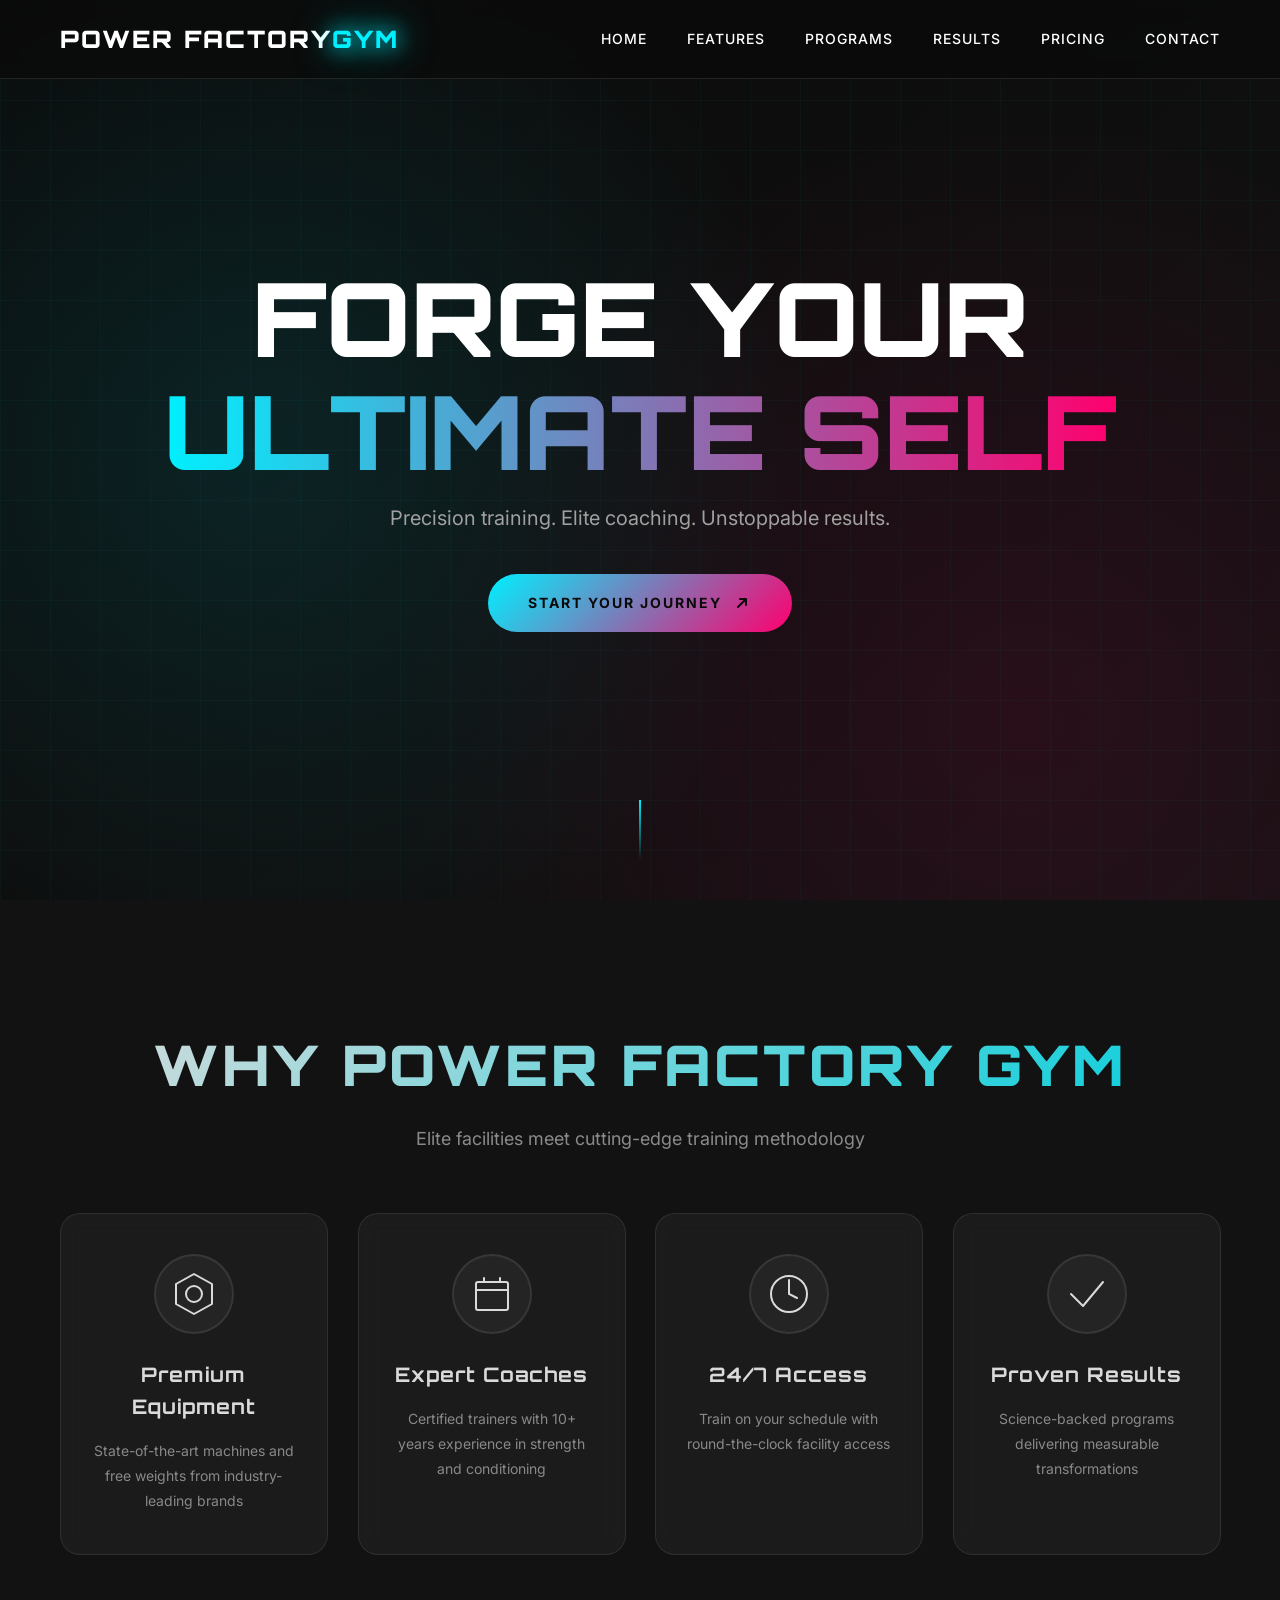
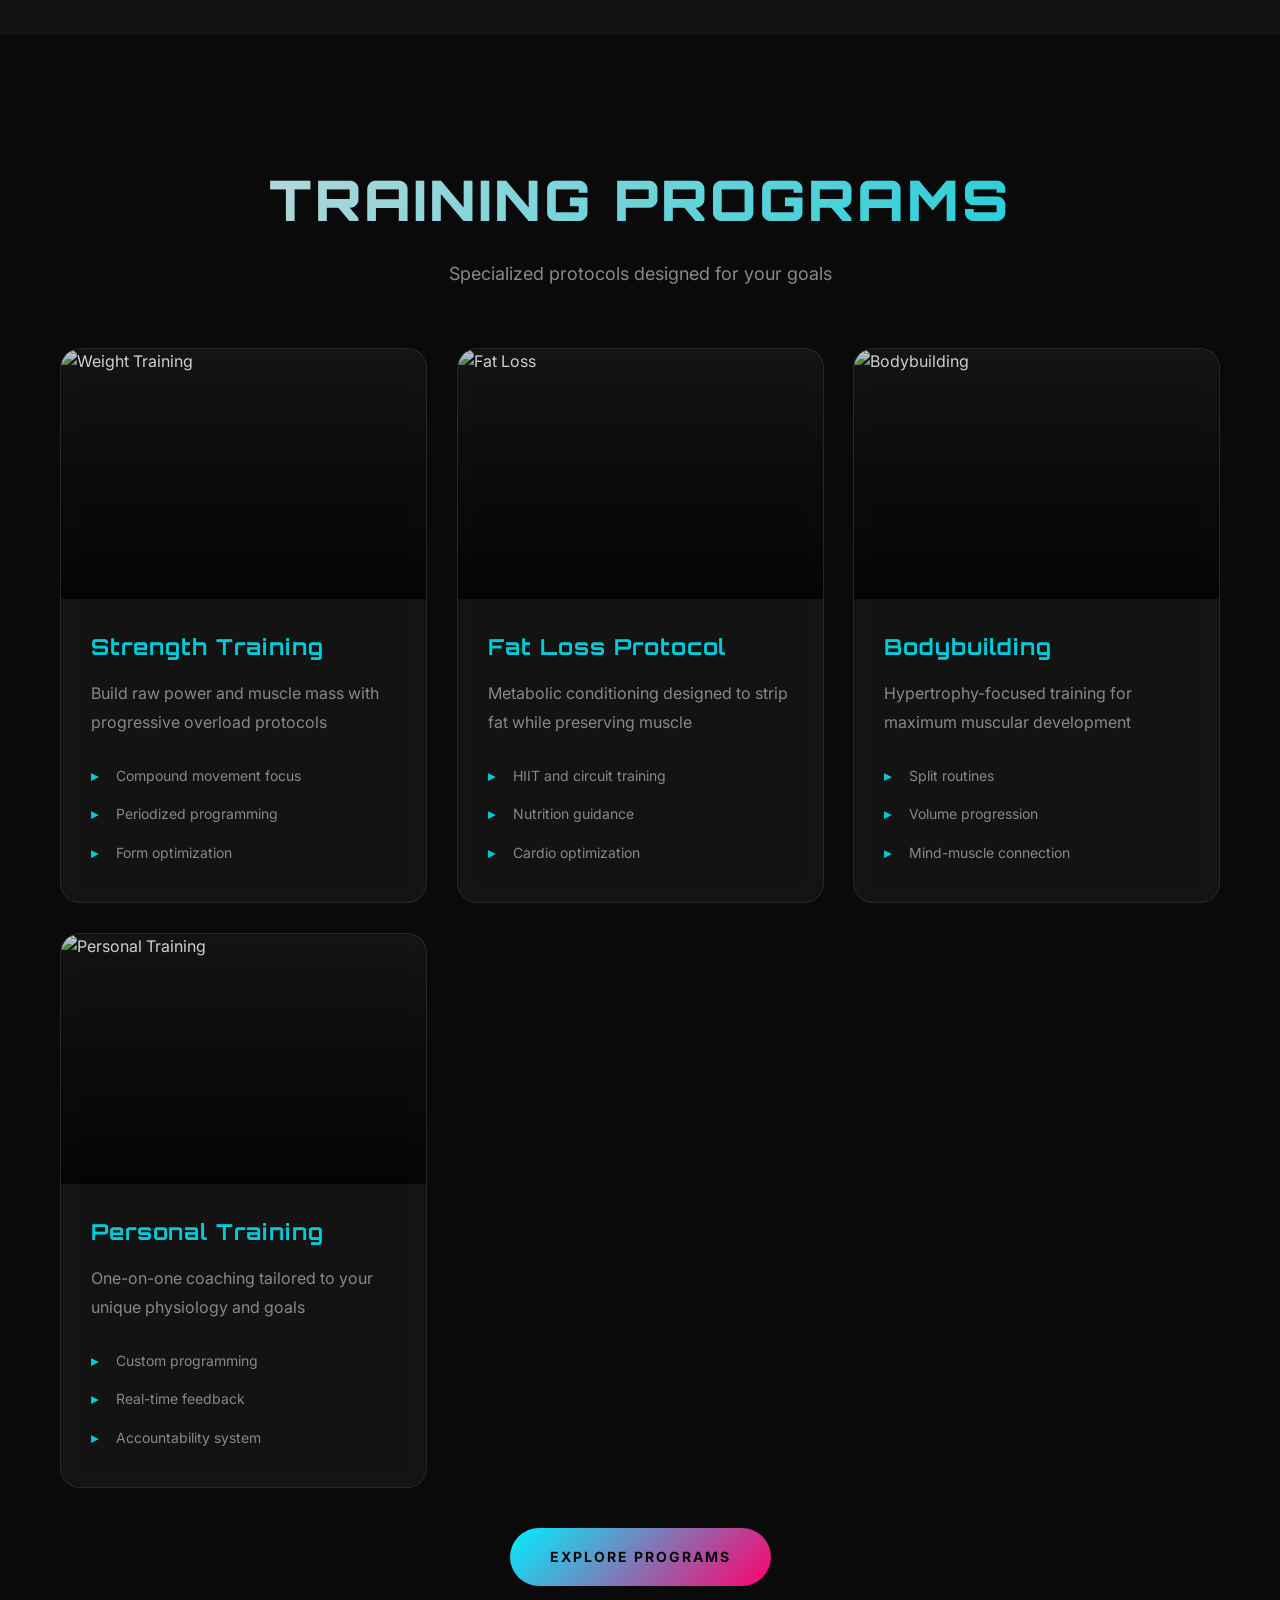
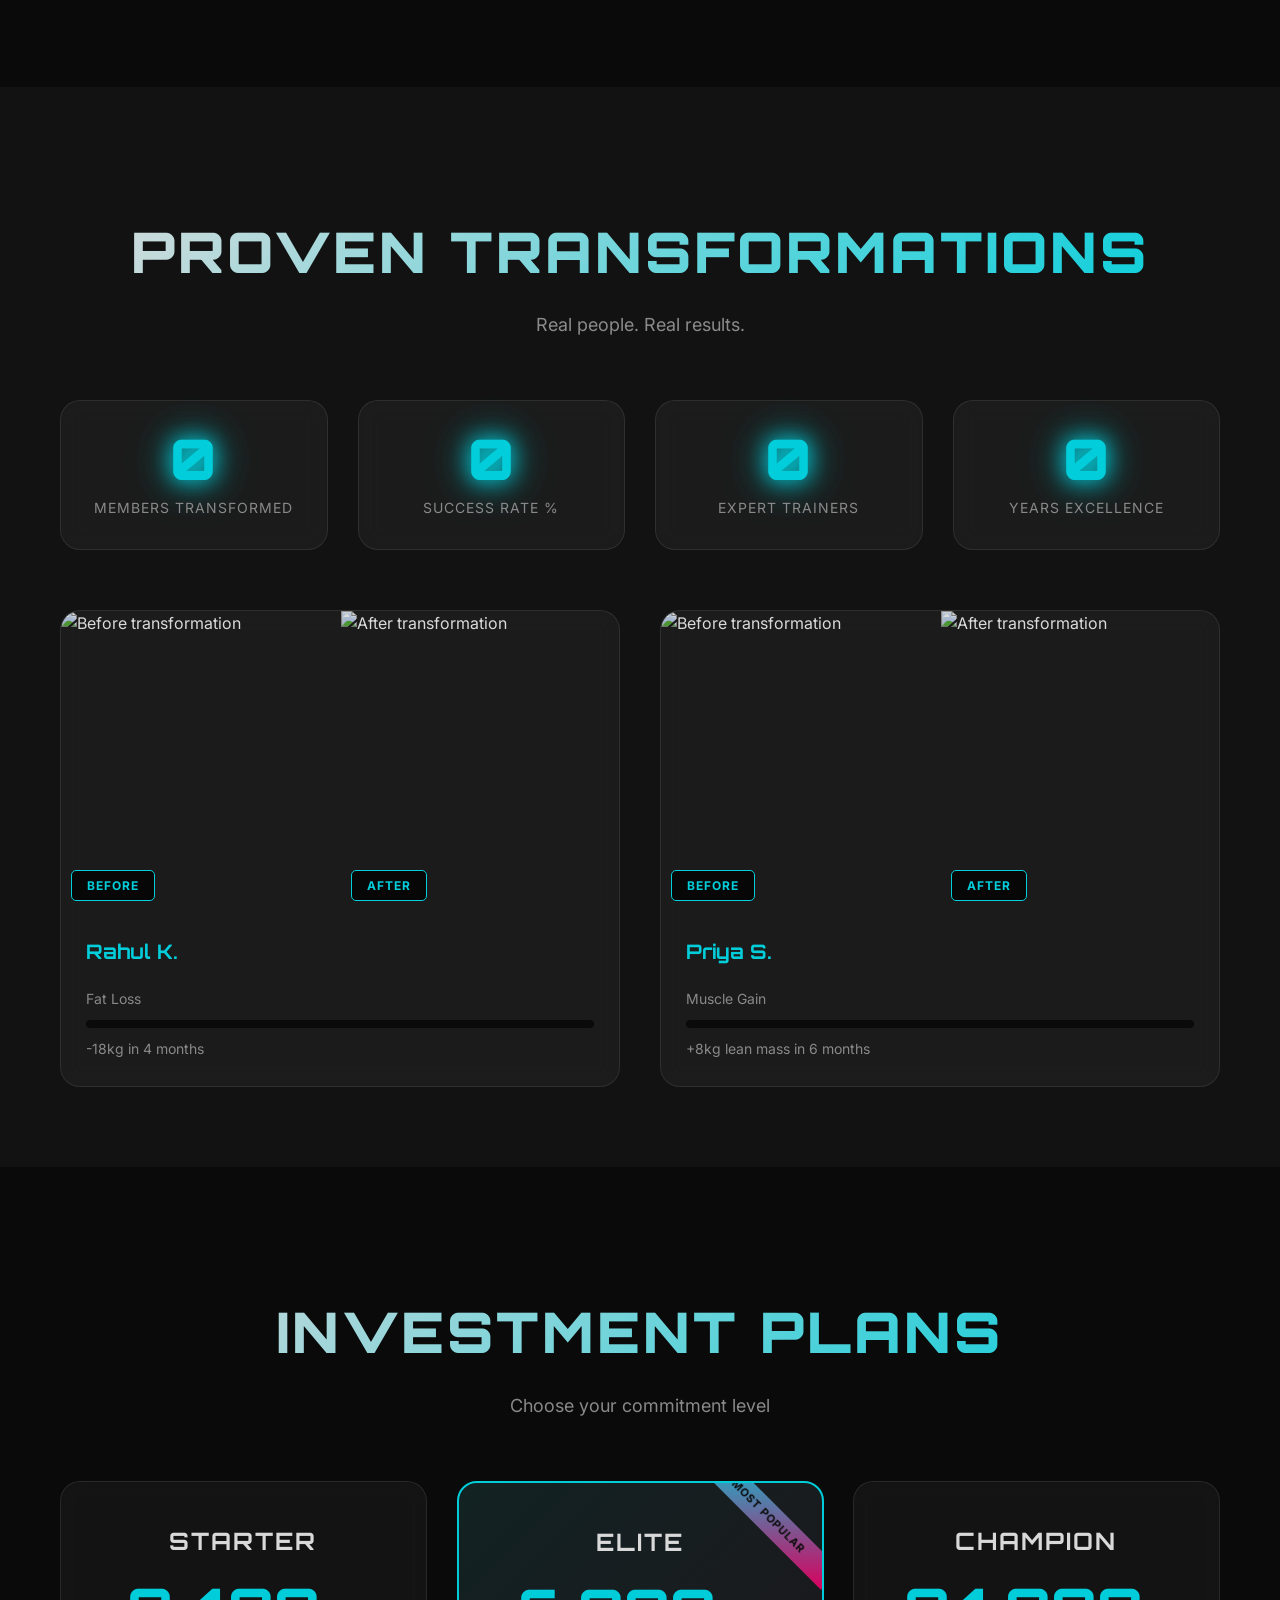
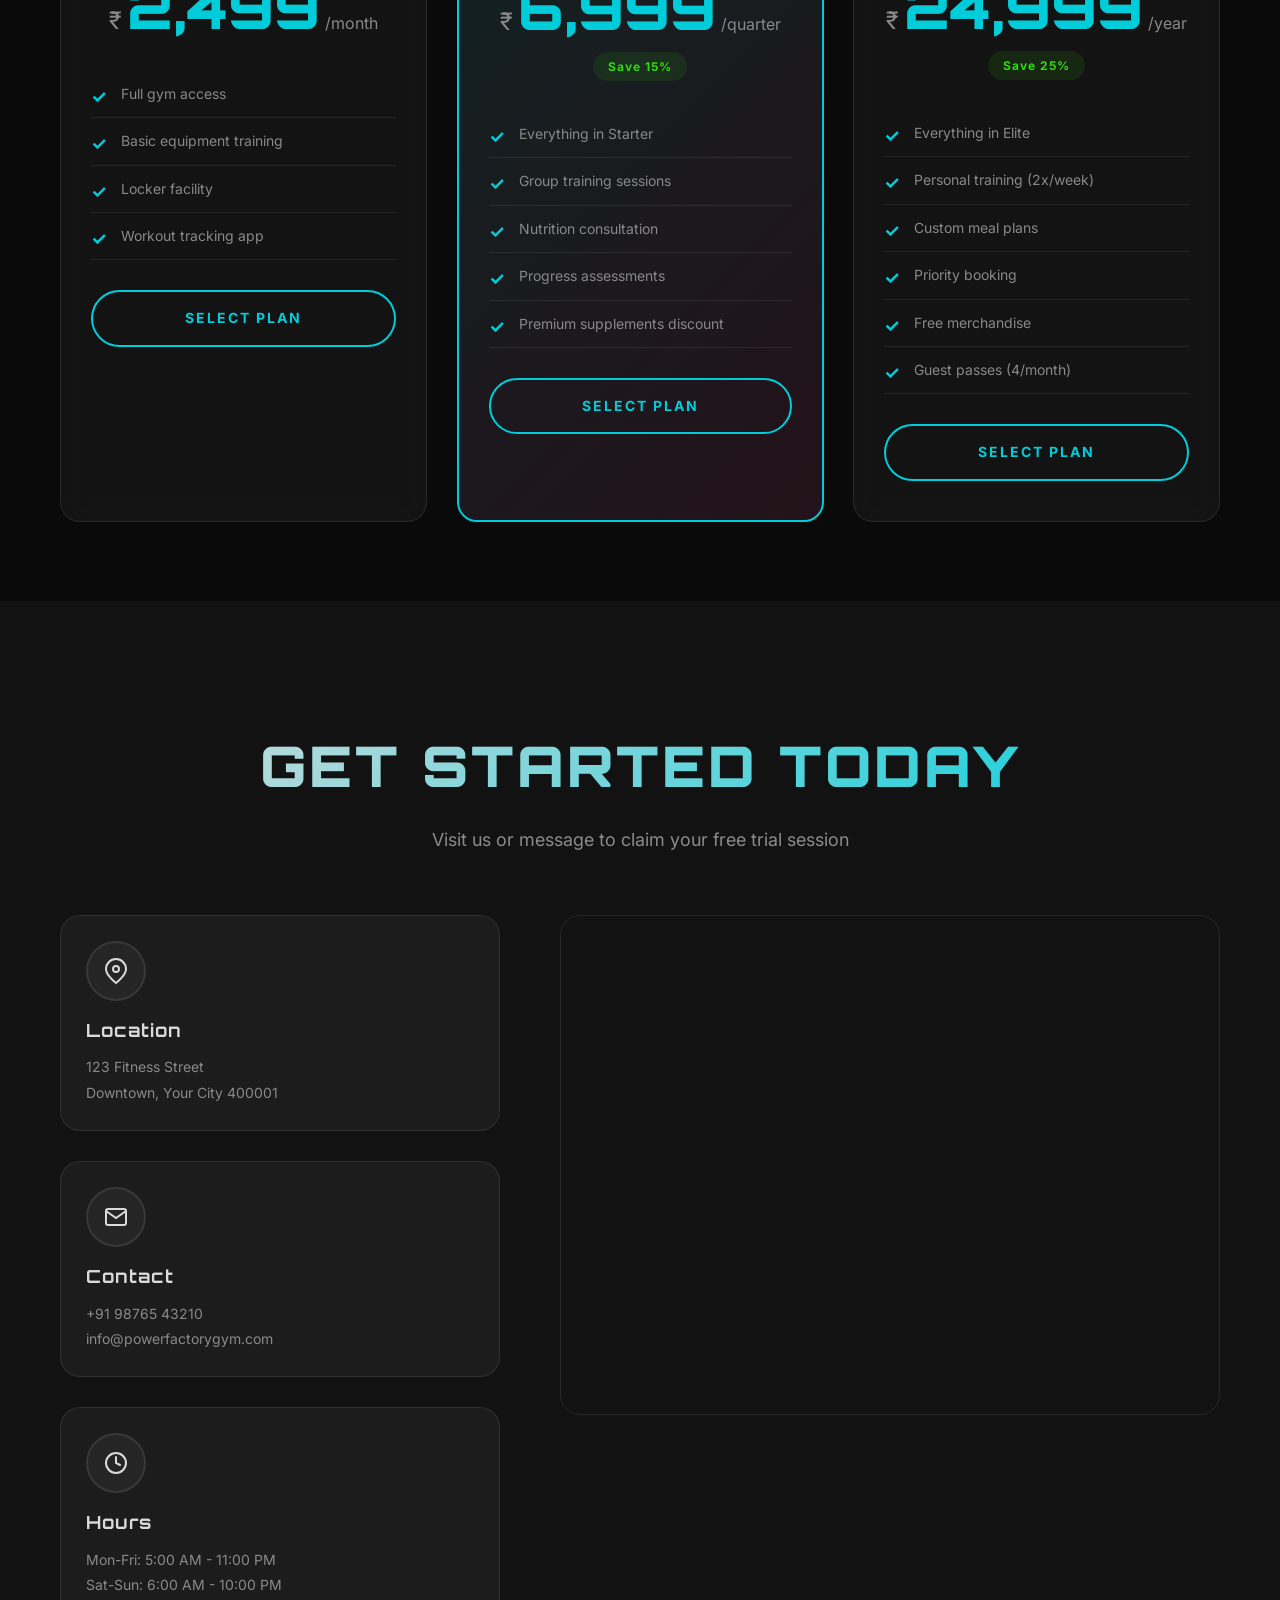
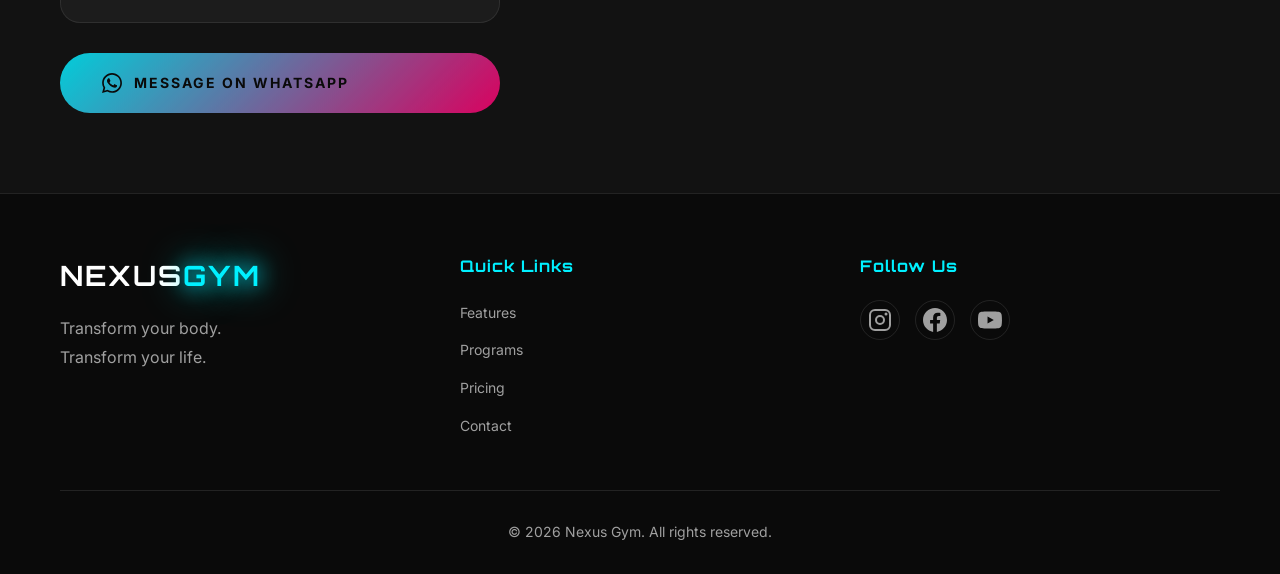
==== index.html @ 2d3dc03f "Fix index filename" ====
<!DOCTYPE html>
<html lang="en">
<head>
    <meta charset="UTF-8">
    <meta name="viewport" content="width=device-width, initial-scale=1.0">
    <meta name="description" content="Transform your body with cutting-edge training programs and expert coaching">
    <title>NEXUS GYM | Redefine Your Limits</title>
    <link rel="preconnect" href="https://fonts.googleapis.com">
    <link rel="preconnect" href="https://fonts.gstatic.com" crossorigin>
    <link href="https://fonts.googleapis.com/css2?family=Orbitron:wght@400;700;900&family=Inter:wght@300;400;600&display=swap" rel="stylesheet">
    <link rel="stylesheet" href="styles.css">
</head>
<body>
    <!-- Navigation -->
    <nav class="navbar" id="navbar">
        <div class="container">
            <div class="nav-brand">POWER FACTORY<span class="neon-accent">GYM</span></div>
            <ul class="nav-menu" id="navMenu">
                <li><a href="#home" class="nav-link">Home</a></li>
                <li><a href="#features" class="nav-link">Features</a></li>
                <li><a href="#programs" class="nav-link">Programs</a></li>
                <li><a href="#transformations" class="nav-link">Results</a></li>
                <li><a href="#pricing" class="nav-link">Pricing</a></li>
                <li><a href="#contact" class="nav-link">Contact</a></li>
            </ul>
            <div class="hamburger" id="hamburger">
                <span></span>
                <span></span>
                <span></span>
            </div>
        </div>
    </nav>

    <!-- Hero Section -->
    <section class="hero" id="home">
        <div class="hero-bg"></div>
        <div class="container">
            <div class="hero-content">
                <h1 class="hero-title">
                    <span class="title-line">FORGE YOUR</span>
                    <span class="title-line">ULTIMATE SELF</span>
                </h1>
                <p class="hero-subtitle">Precision training. Elite coaching. Unstoppable results.</p>
                <a href="https://wa.me/1234567890?text=I%20want%20to%20join%20Nexus%20Gym" class="cta-btn glow-pulse" target="_blank">
                    <span>START YOUR JOURNEY</span>
                    <svg width="20" height="20" viewBox="0 0 20 20" fill="none">
                        <path d="M14 6L6 14M14 6H8M14 6V12" stroke="currentColor" stroke-width="2" stroke-linecap="round"/>
                    </svg>
                </a>
            </div>
        </div>
        <div class="scroll-indicator">
            <div class="scroll-line"></div>
        </div>
    </section>

    <!-- Why Choose Us -->
    <section class="features" id="features">
        <div class="container">
            <h2 class="section-title reveal">WHY POWER FACTORY GYM</h2>
            <p class="section-subtitle reveal">Elite facilities meet cutting-edge training methodology</p>

            <div class="features-grid">
                <div class="feature-card reveal">
                    <div class="feature-icon">
                        <svg width="48" height="48" viewBox="0 0 48 48" fill="none">
                            <path d="M24 4L6 14V34L24 44L42 34V14L24 4Z" stroke="currentColor" stroke-width="2" stroke-linejoin="round"/>
                            <circle cx="24" cy="24" r="8" stroke="currentColor" stroke-width="2"/>
                        </svg>
                    </div>
                    <h3>Premium Equipment</h3>
                    <p>State-of-the-art machines and free weights from industry-leading brands</p>
                </div>

                <div class="feature-card reveal">
                    <div class="feature-icon">
                        <svg width="48" height="48" viewBox="0 0 48 48" fill="none">
                            <rect x="8" y="12" width="32" height="28" rx="2" stroke="currentColor" stroke-width="2"/>
                            <path d="M16 8V12M32 8V12M8 20H40" stroke="currentColor" stroke-width="2" stroke-linecap="round"/>
                        </svg>
                    </div>
                    <h3>Expert Coaches</h3>
                    <p>Certified trainers with 10+ years experience in strength and conditioning</p>
                </div>

                <div class="feature-card reveal">
                    <div class="feature-icon">
                        <svg width="48" height="48" viewBox="0 0 48 48" fill="none">
                            <circle cx="24" cy="24" r="18" stroke="currentColor" stroke-width="2"/>
                            <path d="M24 10V24L32 28" stroke="currentColor" stroke-width="2" stroke-linecap="round"/>
                        </svg>
                    </div>
                    <h3>24/7 Access</h3>
                    <p>Train on your schedule with round-the-clock facility access</p>
                </div>

                <div class="feature-card reveal">
                    <div class="feature-icon">
                        <svg width="48" height="48" viewBox="0 0 48 48" fill="none">
                            <path d="M8 24L20 36L40 12" stroke="currentColor" stroke-width="2" stroke-linecap="round" stroke-linejoin="round"/>
                        </svg>
                    </div>
                    <h3>Proven Results</h3>
                    <p>Science-backed programs delivering measurable transformations</p>
                </div>
            </div>
        </div>
    </section>

    <!-- Programs -->
    <section class="programs" id="programs">
        <div class="container">
            <h2 class="section-title reveal">TRAINING PROGRAMS</h2>
            <p class="section-subtitle reveal">Specialized protocols designed for your goals</p>

            <div class="programs-grid">
                <div class="program-card reveal">
                    <div class="program-image">
                        <div class="program-overlay"></div>
                        <img src="https://images.unsplash.com/photo-1534438327276-14e5300c3a48?w=600&h=400&fit=crop" alt="Weight Training">
                    </div>
                    <div class="program-content">
                        <h3>Strength Training</h3>
                        <p>Build raw power and muscle mass with progressive overload protocols</p>
                        <ul class="program-features">
                            <li>Compound movement focus</li>
                            <li>Periodized programming</li>
                            <li>Form optimization</li>
                        </ul>
                    </div>
                </div>

                <div class="program-card reveal">
                    <div class="program-image">
                        <div class="program-overlay"></div>
                        <img src="https://images.unsplash.com/photo-1517836357463-d25dfeac3438?w=600&h=400&fit=crop" alt="Fat Loss">
                    </div>
                    <div class="program-content">
                        <h3>Fat Loss Protocol</h3>
                        <p>Metabolic conditioning designed to strip fat while preserving muscle</p>
                        <ul class="program-features">
                            <li>HIIT and circuit training</li>
                            <li>Nutrition guidance</li>
                            <li>Cardio optimization</li>
                        </ul>
                    </div>
                </div>

                <div class="program-card reveal">
                    <div class="program-image">
                        <div class="program-overlay"></div>
                        <img src="https://images.unsplash.com/photo-1583454110551-21f2fa2afe61?w=600&h=400&fit=crop" alt="Bodybuilding">
                    </div>
                    <div class="program-content">
                        <h3>Bodybuilding</h3>
                        <p>Hypertrophy-focused training for maximum muscular development</p>
                        <ul class="program-features">
                            <li>Split routines</li>
                            <li>Volume progression</li>
                            <li>Mind-muscle connection</li>
                        </ul>
                    </div>
                </div>

                <div class="program-card reveal">
                    <div class="program-image">
                        <div class="program-overlay"></div>
                        <img src="https://images.unsplash.com/photo-1571019614242-c5c5dee9f50b?w=600&h=400&fit=crop" alt="Personal Training">
                    </div>
                    <div class="program-content">
                        <h3>Personal Training</h3>
                        <p>One-on-one coaching tailored to your unique physiology and goals</p>
                        <ul class="program-features">
                            <li>Custom programming</li>
                            <li>Real-time feedback</li>
                            <li>Accountability system</li>
                        </ul>
                    </div>
                </div>
            </div>

            <div class="cta-center">
                <a href="https://wa.me/1234567890?text=I%20want%20to%20know%20more%20about%20programs" class="cta-btn" target="_blank">
                    <span>EXPLORE PROGRAMS</span>
                </a>
            </div>
        </div>
    </section>

    <!-- Transformations -->
    <section class="transformations" id="transformations">
        <div class="container">
            <h2 class="section-title reveal">PROVEN TRANSFORMATIONS</h2>
            <p class="section-subtitle reveal">Real people. Real results.</p>

            <div class="stats-grid">
                <div class="stat-card reveal">
                    <div class="stat-number" data-target="2500">0</div>
                    <div class="stat-label">Members Transformed</div>
                </div>
                <div class="stat-card reveal">
                    <div class="stat-number" data-target="94">0</div>
                    <div class="stat-label">Success Rate %</div>
                </div>
                <div class="stat-card reveal">
                    <div class="stat-number" data-target="15">0</div>
                    <div class="stat-label">Expert Trainers</div>
                </div>
                <div class="stat-card reveal">
                    <div class="stat-number" data-target="8">0</div>
                    <div class="stat-label">Years Excellence</div>
                </div>
            </div>

            <div class="transformation-grid">
                <div class="transformation-card reveal">
                    <div class="transformation-images">
                        <div class="before-after">
                            <div class="transform-img">
                                <img src="https://images.unsplash.com/photo-1581009146145-b5ef050c2e1e?w=400&h=500&fit=crop" alt="Before transformation">
                                <span class="img-label">BEFORE</span>
                            </div>
                            <div class="transform-img">
                                <img src="https://images.unsplash.com/photo-1583454110551-21f2fa2afe61?w=400&h=500&fit=crop" alt="After transformation">
                                <span class="img-label">AFTER</span>
                            </div>
                        </div>
                    </div>
                    <div class="transformation-info">
                        <h4>Rahul K.</h4>
                        <div class="progress-stat">
                            <span>Fat Loss</span>
                            <div class="progress-bar">
                                <div class="progress-fill" data-progress="85"></div>
                            </div>
                            <span>-18kg in 4 months</span>
                        </div>
                    </div>
                </div>

                <div class="transformation-card reveal">
                    <div class="transformation-images">
                        <div class="before-after">
                            <div class="transform-img">
                                <img src="https://images.unsplash.com/photo-1571019613454-1cb2f99b2d8b?w=400&h=500&fit=crop" alt="Before transformation">
                                <span class="img-label">BEFORE</span>
                            </div>
                            <div class="transform-img">
                                <img src="https://images.unsplash.com/photo-1534438327276-14e5300c3a48?w=400&h=500&fit=crop" alt="After transformation">
                                <span class="img-label">AFTER</span>
                            </div>
                        </div>
                    </div>
                    <div class="transformation-info">
                        <h4>Priya S.</h4>
                        <div class="progress-stat">
                            <span>Muscle Gain</span>
                            <div class="progress-bar">
                                <div class="progress-fill" data-progress="92"></div>
                            </div>
                            <span>+8kg lean mass in 6 months</span>
                        </div>
                    </div>
                </div>
            </div>
        </div>
    </section>

    <!-- Pricing -->
    <section class="pricing" id="pricing">
        <div class="container">
            <h2 class="section-title reveal">INVESTMENT PLANS</h2>
            <p class="section-subtitle reveal">Choose your commitment level</p>

            <div class="pricing-grid">
                <div class="pricing-card reveal">
                    <div class="plan-header">
                        <h3>STARTER</h3>
                        <div class="plan-price">
                            <span class="currency">₹</span>
                            <span class="amount">2,499</span>
                            <span class="period">/month</span>
                        </div>
                    </div>
                    <ul class="plan-features">
                        <li>Full gym access</li>
                        <li>Basic equipment training</li>
                        <li>Locker facility</li>
                        <li>Workout tracking app</li>
                    </ul>
                    <a href="https://wa.me/1234567890?text=I%20want%20the%20Monthly%20plan" class="plan-btn" target="_blank">SELECT PLAN</a>
                </div>

                <div class="pricing-card featured reveal">
                    <div class="popular-badge">MOST POPULAR</div>
                    <div class="plan-header">
                        <h3>ELITE</h3>
                        <div class="plan-price">
                            <span class="currency">₹</span>
                            <span class="amount">6,999</span>
                            <span class="period">/quarter</span>
                        </div>
                        <div class="savings">Save 15%</div>
                    </div>
                    <ul class="plan-features">
                        <li>Everything in Starter</li>
                        <li>Group training sessions</li>
                        <li>Nutrition consultation</li>
                        <li>Progress assessments</li>
                        <li>Premium supplements discount</li>
                    </ul>
                    <a href="https://wa.me/1234567890?text=I%20want%20the%20Quarterly%20plan" class="plan-btn" target="_blank">SELECT PLAN</a>
                </div>

                <div class="pricing-card reveal">
                    <div class="plan-header">
                        <h3>CHAMPION</h3>
                        <div class="plan-price">
                            <span class="currency">₹</span>
                            <span class="amount">24,999</span>
                            <span class="period">/year</span>
                        </div>
                        <div class="savings">Save 25%</div>
                    </div>
                    <ul class="plan-features">
                        <li>Everything in Elite</li>
                        <li>Personal training (2x/week)</li>
                        <li>Custom meal plans</li>
                        <li>Priority booking</li>
                        <li>Free merchandise</li>
                        <li>Guest passes (4/month)</li>
                    </ul>
                    <a href="https://wa.me/1234567890?text=I%20want%20the%20Yearly%20plan" class="plan-btn" target="_blank">SELECT PLAN</a>
                </div>
            </div>
        </div>
    </section>

    <!-- Contact -->
    <section class="contact" id="contact">
        <div class="container">
            <h2 class="section-title reveal">GET STARTED TODAY</h2>
            <p class="section-subtitle reveal">Visit us or message to claim your free trial session</p>

            <div class="contact-grid">
                <div class="contact-info reveal">
                    <div class="info-card">
                        <div class="info-icon">
                            <svg width="32" height="32" viewBox="0 0 32 32" fill="none">
                                <path d="M16 4C10.48 4 6 8.48 6 14C6 20.5 16 28 16 28C16 28 26 20.5 26 14C26 8.48 21.52 4 16 4Z" stroke="currentColor" stroke-width="2"/>
                                <circle cx="16" cy="14" r="3" stroke="currentColor" stroke-width="2"/>
                            </svg>
                        </div>
                        <h4>Location</h4>
                        <p>123 Fitness Street<br>Downtown, Your City 400001</p>
                    </div>

                    <div class="info-card">
                        <div class="info-icon">
                            <svg width="32" height="32" viewBox="0 0 32 32" fill="none">
                                <rect x="6" y="8" width="20" height="16" rx="2" stroke="currentColor" stroke-width="2"/>
                                <path d="M6 10L16 17L26 10" stroke="currentColor" stroke-width="2" stroke-linecap="round"/>
                            </svg>
                        </div>
                        <h4>Contact</h4>
                        <p>+91 98765 43210<br>info@powerfactorygym.com</p>
                    </div>

                    <div class="info-card">
                        <div class="info-icon">
                            <svg width="32" height="32" viewBox="0 0 32 32" fill="none">
                                <circle cx="16" cy="16" r="10" stroke="currentColor" stroke-width="2"/>
                                <path d="M16 10V16L20 18" stroke="currentColor" stroke-width="2" stroke-linecap="round"/>
                            </svg>
                        </div>
                        <h4>Hours</h4>
                        <p>Mon-Fri: 5:00 AM - 11:00 PM<br>Sat-Sun: 6:00 AM - 10:00 PM</p>
                    </div>

                    <a href="https://wa.me/1234567890?text=I%20want%20to%20book%20a%20free%20trial" class="cta-btn glow-pulse" target="_blank">
                        <svg width="24" height="24" viewBox="0 0 24 24" fill="currentColor">
                            <path d="M12.04 2C6.58 2 2.13 6.45 2.13 11.91C2.13 13.66 2.59 15.36 3.45 16.86L2.05 22L7.3 20.62C8.75 21.41 10.38 21.83 12.04 21.83C17.5 21.83 21.95 17.38 21.95 11.92C21.95 9.27 20.92 6.78 19.05 4.91C17.18 3.03 14.69 2 12.04 2M12.05 3.67C14.25 3.67 16.31 4.53 17.87 6.09C19.42 7.65 20.28 9.72 20.28 11.92C20.28 16.46 16.58 20.15 12.04 20.15C10.56 20.15 9.11 19.76 7.85 19L7.55 18.83L4.43 19.65L5.26 16.61L5.06 16.29C4.24 15 3.8 13.47 3.8 11.91C3.81 7.37 7.5 3.67 12.05 3.67M8.53 7.33C8.37 7.33 8.1 7.39 7.87 7.64C7.65 7.89 7 8.5 7 9.71C7 10.93 7.89 12.1 8 12.27C8.14 12.44 9.76 14.94 12.25 16C12.84 16.27 13.3 16.42 13.66 16.53C14.25 16.72 14.79 16.69 15.22 16.63C15.7 16.56 16.68 16.03 16.89 15.45C17.1 14.87 17.1 14.38 17.04 14.27C16.97 14.17 16.81 14.11 16.56 14C16.31 13.86 15.09 13.26 14.87 13.18C14.64 13.1 14.5 13.06 14.31 13.3C14.15 13.55 13.67 14.11 13.53 14.27C13.38 14.44 13.24 14.46 13 14.34C12.74 14.21 11.94 13.95 11 13.11C10.26 12.45 9.77 11.64 9.62 11.39C9.5 11.15 9.61 11 9.73 10.89C9.84 10.78 10 10.6 10.1 10.45C10.23 10.31 10.27 10.2 10.35 10.04C10.43 9.87 10.39 9.73 10.33 9.61C10.27 9.5 9.77 8.26 9.56 7.77C9.36 7.29 9.16 7.35 9 7.34C8.86 7.34 8.7 7.33 8.53 7.33Z"/>
                        </svg>
                        <span>MESSAGE ON WHATSAPP</span>
                    </a>
                </div>

                <div class="map-container reveal">
                    <iframe 
                        src="https://www.google.com/maps/embed?pb=!1m18!1m12!1m3!1d3022.215676163324!2d-73.98823492346639!3d40.75797043514447!2m3!1f0!2f0!3f0!3m2!1i1024!2i768!4f13.1!3m3!1m2!1s0x89c25855c6480299%3A0x55194ec5a1ae072e!2sTimes%20Square!5e0!3m2!1sen!2sus!4v1234567890123!5m2!1sen!2sus" 
                        width="100%" 
                        height="100%" 
                        style="border:0;" 
                        allowfullscreen="" 
                        loading="lazy">
                    </iframe>
                </div>
            </div>
        </div>
    </section>

    <!-- Footer -->
    <footer class="footer">
        <div class="container">
            <div class="footer-content">
                <div class="footer-brand">
                    <h3>NEXUS<span class="neon-accent">GYM</span></h3>
                    <p>Transform your body.<br>Transform your life.</p>
                </div>
                <div class="footer-links">
                    <h4>Quick Links</h4>
                    <ul>
                        <li><a href="#features">Features</a></li>
                        <li><a href="#programs">Programs</a></li>
                        <li><a href="#pricing">Pricing</a></li>
                        <li><a href="#contact">Contact</a></li>
                    </ul>
                </div>
                <div class="footer-social">
                    <h4>Follow Us</h4>
                    <div class="social-icons">
                        <a href="#" aria-label="Instagram">
                            <svg width="24" height="24" viewBox="0 0 24 24" fill="currentColor">
                                <rect x="2" y="2" width="20" height="20" rx="5" stroke="currentColor" fill="none" stroke-width="2"/>
                                <circle cx="12" cy="12" r="4" stroke="currentColor" fill="none" stroke-width="2"/>
                                <circle cx="18" cy="6" r="1.5" fill="currentColor"/>
                            </svg>
                        </a>
                        <a href="#" aria-label="Facebook">
                            <svg width="24" height="24" viewBox="0 0 24 24" fill="currentColor">
                                <path d="M24 12.073c0-6.627-5.373-12-12-12s-12 5.373-12 12c0 5.99 4.388 10.954 10.125 11.854v-8.385H7.078v-3.47h3.047V9.43c0-3.007 1.792-4.669 4.533-4.669 1.312 0 2.686.235 2.686.235v2.953H15.83c-1.491 0-1.956.925-1.956 1.874v2.25h3.328l-.532 3.47h-2.796v8.385C19.612 23.027 24 18.062 24 12.073z"/>
                            </svg>
                        </a>
                        <a href="#" aria-label="YouTube">
                            <svg width="24" height="24" viewBox="0 0 24 24" fill="currentColor">
                                <path d="M23.498 6.186a3.016 3.016 0 0 0-2.122-2.136C19.505 3.545 12 3.545 12 3.545s-7.505 0-9.377.505A3.017 3.017 0 0 0 .502 6.186C0 8.07 0 12 0 12s0 3.93.502 5.814a3.016 3.016 0 0 0 2.122 2.136c1.871.505 9.376.505 9.376.505s7.505 0 9.377-.505a3.015 3.015 0 0 0 2.122-2.136C24 15.93 24 12 24 12s0-3.93-.502-5.814zM9.545 15.568V8.432L15.818 12l-6.273 3.568z"/>
                            </svg>
                        </a>
                    </div>
                </div>
            </div>
            <div class="footer-bottom">
                <p>&copy; 2026 Nexus Gym. All rights reserved.</p>
            </div>
        </div>
    </footer>

    <script src="script.js"></script>
</body>
</html>
---- styles.css ----
/* ===================================
   CYBER-FITNESS GYM WEBSITE STYLES
   FIXED VERSION - All sections visible by default
   =================================== */

/* CSS Variables - Easy customization for gym owners */
:root {
    /* Neon Color Palette */
    --neon-primary: #00f0ff;
    --neon-secondary: #ff006e;
    --neon-accent: #39ff14;

    /* Dark Theme */
    --bg-primary: #0a0a0a;
    --bg-secondary: #121212;
    --bg-card: rgba(20, 20, 20, 0.6);
    --text-primary: #ffffff;
    --text-secondary: #a0a0a0;

    /* Typography */
    --font-display: 'Orbitron', sans-serif;
    --font-body: 'Inter', sans-serif;

    /* Spacing */
    --section-padding: 100px;
    --container-width: 1200px;

    /* Effects */
    --glow-primary: 0 0 20px var(--neon-primary), 0 0 40px var(--neon-primary);
    --glow-secondary: 0 0 20px var(--neon-secondary), 0 0 40px var(--neon-secondary);
    --glass-bg: rgba(255, 255, 255, 0.05);
    --glass-border: rgba(255, 255, 255, 0.1);
}

/* Reset & Base Styles */
* {
    margin: 0;
    padding: 0;
    box-sizing: border-box;
}

html {
    scroll-behavior: smooth;
    overflow-x: hidden;
}

body {
    font-family: var(--font-body);
    background: var(--bg-primary);
    color: var(--text-primary);
    line-height: 1.6;
    overflow-x: hidden;
}

/* Container */
.container {
    max-width: var(--container-width);
    margin: 0 auto;
    padding: 0 20px;
}

/* Navigation */
.navbar {
    position: fixed;
    top: 0;
    width: 100%;
    z-index: 1000;
    background: rgba(10, 10, 10, 0.8);
    backdrop-filter: blur(10px);
    border-bottom: 1px solid var(--glass-border);
    transition: all 0.3s ease;
}

.navbar .container {
    display: flex;
    justify-content: space-between;
    align-items: center;
    padding: 20px;
}

.nav-brand {
    font-family: var(--font-display);
    font-size: 24px;
    font-weight: 900;
    letter-spacing: 2px;
}

.neon-accent {
    color: var(--neon-primary);
    text-shadow: var(--glow-primary);
}

.nav-menu {
    display: flex;
    list-style: none;
    gap: 40px;
}

.nav-link {
    color: var(--text-primary);
    text-decoration: none;
    font-weight: 500;
    font-size: 14px;
    letter-spacing: 1px;
    text-transform: uppercase;
    transition: all 0.3s ease;
    position: relative;
}

.nav-link::after {
    content: '';
    position: absolute;
    bottom: -5px;
    left: 0;
    width: 0;
    height: 2px;
    background: var(--neon-primary);
    transition: width 0.3s ease;
}

.nav-link:hover {
    color: var(--neon-primary);
}

.nav-link:hover::after {
    width: 100%;
}

/* Hamburger Menu */
.hamburger {
    display: none;
    flex-direction: column;
    cursor: pointer;
    gap: 5px;
}

.hamburger span {
    width: 25px;
    height: 2px;
    background: var(--text-primary);
    transition: all 0.3s ease;
}

/* Hero Section */
.hero {
    min-height: 100vh;
    display: flex;
    align-items: center;
    justify-content: center;
    position: relative;
    /* REMOVED: overflow: hidden - this was hiding content */
}

.hero-bg {
    position: absolute;
    top: 0;
    left: 0;
    width: 100%;
    height: 100%;
    background: 
        radial-gradient(circle at 20% 50%, rgba(0, 240, 255, 0.1) 0%, transparent 50%),
        radial-gradient(circle at 80% 80%, rgba(255, 0, 110, 0.1) 0%, transparent 50%),
        linear-gradient(135deg, var(--bg-primary) 0%, var(--bg-secondary) 100%);
    z-index: -1;
}

.hero-bg::before {
    content: '';
    position: absolute;
    width: 100%;
    height: 100%;
    background-image: 
        linear-gradient(rgba(0, 240, 255, 0.03) 1px, transparent 1px),
        linear-gradient(90deg, rgba(0, 240, 255, 0.03) 1px, transparent 1px);
    background-size: 50px 50px;
    animation: grid-move 20s linear infinite;
}

@keyframes grid-move {
    0% { transform: translateY(0); }
    100% { transform: translateY(50px); }
}

.hero-content {
    text-align: center;
    z-index: 1;
}

.hero-title {
    font-family: var(--font-display);
    font-size: clamp(48px, 8vw, 120px);
    font-weight: 900;
    line-height: 1;
    margin-bottom: 20px;
    display: flex;
    flex-direction: column;
    gap: 10px;
}

.title-line {
    display: block;
    /* CHANGED: Start visible, animate as enhancement */
    opacity: 1;
    transform: translateY(0);
    animation: slideUp 1s ease forwards;
}

.title-line:nth-child(1) {
    animation-delay: 0.2s;
}

.title-line:nth-child(2) {
    animation-delay: 0.4s;
    background: linear-gradient(90deg, var(--neon-primary), var(--neon-secondary));
    -webkit-background-clip: text;
    -webkit-text-fill-color: transparent;
    background-clip: text;
}

@keyframes slideUp {
    from {
        opacity: 0.7;
        transform: translateY(20px);
    }
    to {
        opacity: 1;
        transform: translateY(0);
    }
}

.hero-subtitle {
    font-size: clamp(16px, 2vw, 20px);
    color: var(--text-secondary);
    margin-bottom: 40px;
    /* CHANGED: Start visible */
    opacity: 1;
    animation: fadeIn 1s ease forwards 0.8s;
}

@keyframes fadeIn {
    from { opacity: 0.7; }
    to { opacity: 1; }
}

/* CTA Button with Glow Pulse */
.cta-btn {
    display: inline-flex;
    align-items: center;
    gap: 10px;
    padding: 18px 40px;
    background: linear-gradient(135deg, var(--neon-primary), var(--neon-secondary));
    color: var(--bg-primary);
    text-decoration: none;
    font-weight: 700;
    font-size: 14px;
    letter-spacing: 2px;
    text-transform: uppercase;
    border-radius: 50px;
    position: relative;
    overflow: hidden;
    transition: all 0.3s ease;
    /* CHANGED: Start visible */
    opacity: 1;
    animation: fadeIn 1s ease forwards 1s;
}

.cta-btn::before {
    content: '';
    position: absolute;
    top: 0;
    left: 0;
    width: 100%;
    height: 100%;
    background: linear-gradient(135deg, var(--neon-primary), var(--neon-secondary));
    opacity: 0;
    transition: opacity 0.3s ease;
}

.cta-btn:hover::before {
    opacity: 1;
}

.cta-btn span,
.cta-btn svg {
    position: relative;
    z-index: 1;
}

.cta-btn:hover {
    transform: translateY(-3px);
    box-shadow: 0 10px 30px rgba(0, 240, 255, 0.4);
}

/* Glow Pulse Animation */
.glow-pulse {
    animation: glowPulse 2s ease-in-out infinite;
}

@keyframes glowPulse {
    0%, 100% {
        box-shadow: 0 0 20px rgba(0, 240, 255, 0.5), 0 0 40px rgba(0, 240, 255, 0.3);
    }
    50% {
        box-shadow: 0 0 30px rgba(0, 240, 255, 0.8), 0 0 60px rgba(0, 240, 255, 0.5);
    }
}

/* Scroll Indicator */
.scroll-indicator {
    position: absolute;
    bottom: 40px;
    left: 50%;
    transform: translateX(-50%);
}

.scroll-line {
    width: 2px;
    height: 60px;
    background: linear-gradient(to bottom, var(--neon-primary), transparent);
    animation: scrollMove 2s ease-in-out infinite;
}

@keyframes scrollMove {
    0%, 100% { transform: translateY(0); opacity: 1; }
    50% { transform: translateY(20px); opacity: 0.3; }
}

/* Section Styles */
section {
    padding: var(--section-padding) 0;
    position: relative;
    /* ADDED: Ensure minimum visible height */
    min-height: 400px;
    /* REMOVED: overflow: hidden unless needed */
}

.section-title {
    font-family: var(--font-display);
    font-size: clamp(32px, 5vw, 56px);
    font-weight: 900;
    text-align: center;
    margin-bottom: 15px;
    letter-spacing: 3px;
    background: linear-gradient(135deg, var(--text-primary), var(--neon-primary));
    -webkit-background-clip: text;
    -webkit-text-fill-color: transparent;
    background-clip: text;
}

.section-subtitle {
    text-align: center;
    color: var(--text-secondary);
    font-size: 18px;
    margin-bottom: 60px;
}

/* CRITICAL FIX: Scroll Reveal Animation */
/* Content is VISIBLE by default, animation is enhancement only */
.reveal {
    /* CHANGED: Fully visible by default */
    opacity: 1;
    transform: translateY(0);
    /* Animation will enhance on scroll, but won't hide content */
    transition: all 0.8s ease;
}

/* When animation triggers, add subtle enhancement */
.reveal:not(.active) {
    /* Only slightly hidden for animation effect */
    opacity: 0.85;
    transform: translateY(20px);
}

.reveal.active {
    opacity: 1;
    transform: translateY(0);
}

/* Features Section */
.features {
    background: var(--bg-secondary);
}

.features-grid {
    display: grid;
    grid-template-columns: repeat(auto-fit, minmax(250px, 1fr));
    gap: 30px;
    margin-top: 60px;
}

.feature-card {
    background: var(--glass-bg);
    backdrop-filter: blur(10px);
    border: 1px solid var(--glass-border);
    border-radius: 20px;
    padding: 40px 30px;
    text-align: center;
    transition: all 0.4s ease;
    position: relative;
    /* REMOVED: overflow: hidden to prevent content clipping */
}

.feature-card::before {
    content: '';
    position: absolute;
    top: 0;
    left: 0;
    width: 100%;
    height: 100%;
    background: linear-gradient(135deg, var(--neon-primary), var(--neon-secondary));
    opacity: 0;
    transition: opacity 0.4s ease;
    pointer-events: none;
}

.feature-card:hover {
    transform: translateY(-10px);
    border-color: var(--neon-primary);
    box-shadow: 0 15px 40px rgba(0, 240, 255, 0.2);
}

.feature-card:hover::before {
    opacity: 0.05;
}

.feature-icon {
    width: 80px;
    height: 80px;
    margin: 0 auto 25px;
    display: flex;
    align-items: center;
    justify-content: center;
    border-radius: 50%;
    background: var(--glass-bg);
    border: 2px solid var(--glass-border);
    transition: all 0.4s ease;
    position: relative;
    z-index: 1;
}

.feature-icon svg {
    stroke: var(--neon-primary);
    transition: all 0.4s ease;
}

.feature-card:hover .feature-icon {
    transform: rotateY(360deg);
    border-color: var(--neon-primary);
    box-shadow: var(--glow-primary);
}

.feature-card h3 {
    font-family: var(--font-display);
    font-size: 20px;
    margin-bottom: 15px;
    letter-spacing: 1px;
    position: relative;
    z-index: 1;
}

.feature-card p {
    color: var(--text-secondary);
    font-size: 14px;
    line-height: 1.8;
    position: relative;
    z-index: 1;
}

/* Programs Section */
.programs-grid {
    display: grid;
    grid-template-columns: repeat(auto-fit, minmax(280px, 1fr));
    gap: 30px;
    margin-top: 60px;
}

.program-card {
    background: var(--glass-bg);
    backdrop-filter: blur(10px);
    border: 1px solid var(--glass-border);
    border-radius: 20px;
    overflow: hidden;
    transition: all 0.4s ease;
}

.program-card:hover {
    transform: translateY(-10px);
    border-color: var(--neon-primary);
    box-shadow: 0 20px 50px rgba(0, 240, 255, 0.2);
}

.program-image {
    position: relative;
    height: 250px;
    overflow: hidden;
}

.program-image img {
    width: 100%;
    height: 100%;
    object-fit: cover;
    transition: transform 0.6s ease;
}

.program-card:hover .program-image img {
    transform: scale(1.1);
}

.program-overlay {
    position: absolute;
    top: 0;
    left: 0;
    width: 100%;
    height: 100%;
    background: linear-gradient(to bottom, transparent, rgba(0, 0, 0, 0.8));
}

.program-content {
    padding: 30px;
}

.program-content h3 {
    font-family: var(--font-display);
    font-size: 22px;
    margin-bottom: 15px;
    color: var(--neon-primary);
    letter-spacing: 1px;
}

.program-content p {
    color: var(--text-secondary);
    margin-bottom: 20px;
    line-height: 1.8;
}

.program-features {
    list-style: none;
}

.program-features li {
    padding: 8px 0;
    color: var(--text-secondary);
    font-size: 14px;
    position: relative;
    padding-left: 25px;
}

.program-features li::before {
    content: '▸';
    position: absolute;
    left: 0;
    color: var(--neon-primary);
    font-weight: bold;
}

.cta-center {
    text-align: center;
    margin-top: 60px;
}

/* Transformations Section */
.transformations {
    background: var(--bg-secondary);
}

.stats-grid {
    display: grid;
    grid-template-columns: repeat(auto-fit, minmax(200px, 1fr));
    gap: 30px;
    margin: 60px 0;
}

.stat-card {
    text-align: center;
    padding: 30px;
    background: var(--glass-bg);
    backdrop-filter: blur(10px);
    border: 1px solid var(--glass-border);
    border-radius: 20px;
    transition: all 0.4s ease;
}

.stat-card:hover {
    transform: translateY(-5px);
    border-color: var(--neon-primary);
    box-shadow: 0 10px 30px rgba(0, 240, 255, 0.2);
}

.stat-number {
    font-family: var(--font-display);
    font-size: 56px;
    font-weight: 900;
    color: var(--neon-primary);
    text-shadow: var(--glow-primary);
    line-height: 1;
    margin-bottom: 10px;
}

.stat-label {
    color: var(--text-secondary);
    font-size: 14px;
    text-transform: uppercase;
    letter-spacing: 1px;
}

.transformation-grid {
    display: grid;
    grid-template-columns: repeat(auto-fit, minmax(350px, 1fr));
    gap: 40px;
    margin-top: 40px;
}

.transformation-card {
    background: var(--glass-bg);
    backdrop-filter: blur(10px);
    border: 1px solid var(--glass-border);
    border-radius: 20px;
    overflow: hidden;
    transition: all 0.4s ease;
}

.transformation-card:hover {
    transform: translateY(-10px);
    border-color: var(--neon-primary);
    box-shadow: 0 20px 50px rgba(0, 240, 255, 0.2);
}

.before-after {
    display: grid;
    grid-template-columns: 1fr 1fr;
    gap: 2px;
}

.transform-img {
    position: relative;
    height: 300px;
    overflow: hidden;
}

.transform-img img {
    width: 100%;
    height: 100%;
    object-fit: cover;
    transition: transform 0.6s ease;
}

.transformation-card:hover .transform-img img {
    transform: scale(1.05);
}

.img-label {
    position: absolute;
    bottom: 10px;
    left: 10px;
    background: rgba(0, 0, 0, 0.8);
    padding: 5px 15px;
    border-radius: 5px;
    font-size: 12px;
    font-weight: 700;
    letter-spacing: 1px;
    border: 1px solid var(--neon-primary);
    color: var(--neon-primary);
}

.transformation-info {
    padding: 25px;
}

.transformation-info h4 {
    font-family: var(--font-display);
    font-size: 20px;
    margin-bottom: 20px;
    color: var(--neon-primary);
}

.progress-stat {
    display: flex;
    flex-direction: column;
    gap: 10px;
}

.progress-stat span {
    font-size: 14px;
    color: var(--text-secondary);
}

.progress-bar {
    width: 100%;
    height: 8px;
    background: var(--bg-primary);
    border-radius: 10px;
    overflow: hidden;
    position: relative;
}

.progress-fill {
    height: 100%;
    background: linear-gradient(90deg, var(--neon-primary), var(--neon-secondary));
    border-radius: 10px;
    /* CHANGED: Start with some width visible */
    width: 0;
    transition: width 1.5s ease;
    box-shadow: 0 0 15px var(--neon-primary);
}

.transformation-card.active .progress-fill {
    width: var(--progress-width);
}

/* Pricing Section */
.pricing-grid {
    display: grid;
    grid-template-columns: repeat(auto-fit, minmax(300px, 1fr));
    gap: 30px;
    margin-top: 60px;
}

.pricing-card {
    background: var(--glass-bg);
    backdrop-filter: blur(10px);
    border: 1px solid var(--glass-border);
    border-radius: 20px;
    padding: 40px 30px;
    transition: all 0.4s ease;
    position: relative;
    overflow: hidden;
}

.pricing-card::before {
    content: '';
    position: absolute;
    top: 0;
    left: 0;
    width: 100%;
    height: 100%;
    background: linear-gradient(135deg, var(--neon-primary), var(--neon-secondary));
    opacity: 0;
    transition: opacity 0.4s ease;
    pointer-events: none;
}

.pricing-card:hover {
    transform: translateY(-10px);
    border-color: var(--neon-primary);
    box-shadow: 0 20px 50px rgba(0, 240, 255, 0.3);
}

.pricing-card:hover::before {
    opacity: 0.05;
}

.pricing-card.featured {
    border-color: var(--neon-primary);
    border-width: 2px;
}

.pricing-card.featured::before {
    opacity: 0.08;
}

.popular-badge {
    position: absolute;
    top: 20px;
    right: -35px;
    background: linear-gradient(135deg, var(--neon-primary), var(--neon-secondary));
    color: var(--bg-primary);
    padding: 5px 40px;
    font-size: 11px;
    font-weight: 700;
    letter-spacing: 1px;
    transform: rotate(45deg);
    z-index: 2;
}

.plan-header {
    text-align: center;
    margin-bottom: 30px;
    position: relative;
    z-index: 1;
}

.plan-header h3 {
    font-family: var(--font-display);
    font-size: 24px;
    margin-bottom: 20px;
    letter-spacing: 2px;
}

.plan-price {
    display: flex;
    align-items: baseline;
    justify-content: center;
    gap: 5px;
    margin-bottom: 10px;
}

.currency {
    font-size: 24px;
    color: var(--text-secondary);
}

.amount {
    font-family: var(--font-display);
    font-size: 56px;
    font-weight: 900;
    color: var(--neon-primary);
    line-height: 1;
}

.period {
    font-size: 16px;
    color: var(--text-secondary);
}

.savings {
    display: inline-block;
    background: rgba(57, 255, 20, 0.1);
    color: var(--neon-accent);
    padding: 5px 15px;
    border-radius: 20px;
    font-size: 12px;
    font-weight: 700;
    letter-spacing: 1px;
}

.plan-features {
    list-style: none;
    margin-bottom: 30px;
    position: relative;
    z-index: 1;
}

.plan-features li {
    padding: 12px 0;
    color: var(--text-secondary);
    font-size: 14px;
    border-bottom: 1px solid var(--glass-border);
    position: relative;
    padding-left: 30px;
}

.plan-features li::before {
    content: '✓';
    position: absolute;
    left: 0;
    color: var(--neon-primary);
    font-weight: bold;
    font-size: 18px;
}

.plan-btn {
    display: block;
    width: 100%;
    padding: 15px;
    background: transparent;
    color: var(--neon-primary);
    text-align: center;
    text-decoration: none;
    font-weight: 700;
    font-size: 14px;
    letter-spacing: 2px;
    text-transform: uppercase;
    border: 2px solid var(--neon-primary);
    border-radius: 50px;
    transition: all 0.3s ease;
    position: relative;
    z-index: 1;
    overflow: hidden;
}

.plan-btn::before {
    content: '';
    position: absolute;
    top: 0;
    left: -100%;
    width: 100%;
    height: 100%;
    background: linear-gradient(135deg, var(--neon-primary), var(--neon-secondary));
    transition: left 0.3s ease;
    z-index: -1;
}

.plan-btn:hover {
    color: var(--bg-primary);
    border-color: transparent;
}

.plan-btn:hover::before {
    left: 0;
}

/* Contact Section */
.contact {
    background: var(--bg-secondary);
}

.contact-grid {
    display: grid;
    grid-template-columns: 1fr 1.5fr;
    gap: 60px;
    margin-top: 60px;
}

.contact-info {
    display: flex;
    flex-direction: column;
    gap: 30px;
}

.info-card {
    background: var(--glass-bg);
    backdrop-filter: blur(10px);
    border: 1px solid var(--glass-border);
    border-radius: 20px;
    padding: 25px;
    transition: all 0.4s ease;
}

.info-card:hover {
    border-color: var(--neon-primary);
    transform: translateX(10px);
}

.info-icon {
    width: 60px;
    height: 60px;
    display: flex;
    align-items: center;
    justify-content: center;
    background: var(--glass-bg);
    border: 2px solid var(--glass-border);
    border-radius: 50%;
    margin-bottom: 15px;
}

.info-icon svg {
    stroke: var(--neon-primary);
}

.info-card h4 {
    font-family: var(--font-display);
    font-size: 18px;
    margin-bottom: 10px;
    letter-spacing: 1px;
}

.info-card p {
    color: var(--text-secondary);
    font-size: 14px;
    line-height: 1.8;
}

.map-container {
    border-radius: 20px;
    overflow: hidden;
    border: 1px solid var(--glass-border);
    height: 500px;
}

.map-container iframe {
    filter: grayscale(100%) invert(92%) contrast(90%);
}

/* Footer */
.footer {
    background: var(--bg-primary);
    border-top: 1px solid var(--glass-border);
    padding: 60px 0 30px;
}

.footer-content {
    display: grid;
    grid-template-columns: repeat(auto-fit, minmax(250px, 1fr));
    gap: 40px;
    margin-bottom: 40px;
}

.footer-brand h3 {
    font-family: var(--font-display);
    font-size: 28px;
    margin-bottom: 15px;
    letter-spacing: 2px;
}

.footer-brand p {
    color: var(--text-secondary);
    line-height: 1.8;
}

.footer-links h4,
.footer-social h4 {
    font-family: var(--font-display);
    font-size: 16px;
    margin-bottom: 20px;
    letter-spacing: 1px;
    color: var(--neon-primary);
}

.footer-links ul {
    list-style: none;
}

.footer-links li {
    margin-bottom: 12px;
}

.footer-links a {
    color: var(--text-secondary);
    text-decoration: none;
    font-size: 14px;
    transition: all 0.3s ease;
}

.footer-links a:hover {
    color: var(--neon-primary);
    padding-left: 10px;
}

.social-icons {
    display: flex;
    gap: 15px;
}

.social-icons a {
    width: 40px;
    height: 40px;
    display: flex;
    align-items: center;
    justify-content: center;
    border: 1px solid var(--glass-border);
    border-radius: 50%;
    color: var(--text-secondary);
    transition: all 0.3s ease;
}

.social-icons a:hover {
    border-color: var(--neon-primary);
    color: var(--neon-primary);
    transform: translateY(-5px);
    box-shadow: var(--glow-primary);
}

.footer-bottom {
    text-align: center;
    padding-top: 30px;
    border-top: 1px solid var(--glass-border);
    color: var(--text-secondary);
    font-size: 14px;
}

/* Responsive Design - Mobile First */
@media (max-width: 768px) {
    :root {
        --section-padding: 60px;
    }

    .nav-menu {
        position: fixed;
        top: 70px;
        left: -100%;
        width: 100%;
        height: calc(100vh - 70px);
        background: rgba(10, 10, 10, 0.98);
        backdrop-filter: blur(20px);
        flex-direction: column;
        align-items: center;
        justify-content: center;
        gap: 30px;
        transition: left 0.4s ease;
    }

    .nav-menu.active {
        left: 0;
    }

    .hamburger {
        display: flex;
    }

    .hamburger.active span:nth-child(1) {
        transform: rotate(45deg) translateY(10px);
    }

    .hamburger.active span:nth-child(2) {
        opacity: 0;
    }

    .hamburger.active span:nth-child(3) {
        transform: rotate(-45deg) translateY(-10px);
    }

    .hero-title {
        font-size: 48px;
    }

    .features-grid,
    .programs-grid,
    .transformation-grid {
        grid-template-columns: 1fr;
    }

    .contact-grid {
        grid-template-columns: 1fr;
        gap: 30px;
    }

    .map-container {
        height: 300px;
    }

    .pricing-grid {
        grid-template-columns: 1fr;
    }

    .stats-grid {
        grid-template-columns: repeat(2, 1fr);
    }
}

@media (max-width: 480px) {
    .cta-btn {
        padding: 15px 30px;
        font-size: 12px;
    }

    .section-title {
        font-size: 32px;
    }

    .stat-number {
        font-size: 42px;
    }
}

/* Performance Optimizations */
@media (prefers-reduced-motion: reduce) {
    *,
    *::before,
    *::after {
        animation-duration: 0.01ms !important;
        animation-iteration-count: 1 !important;
        transition-duration: 0.01ms !important;
    }
}

/* GPU Acceleration for Smooth Animations */
.feature-card,
.program-card,
.transformation-card,
.pricing-card,
.cta-btn {
    will-change: transform;
    transform: translateZ(0);
    backface-visibility: hidden;
}
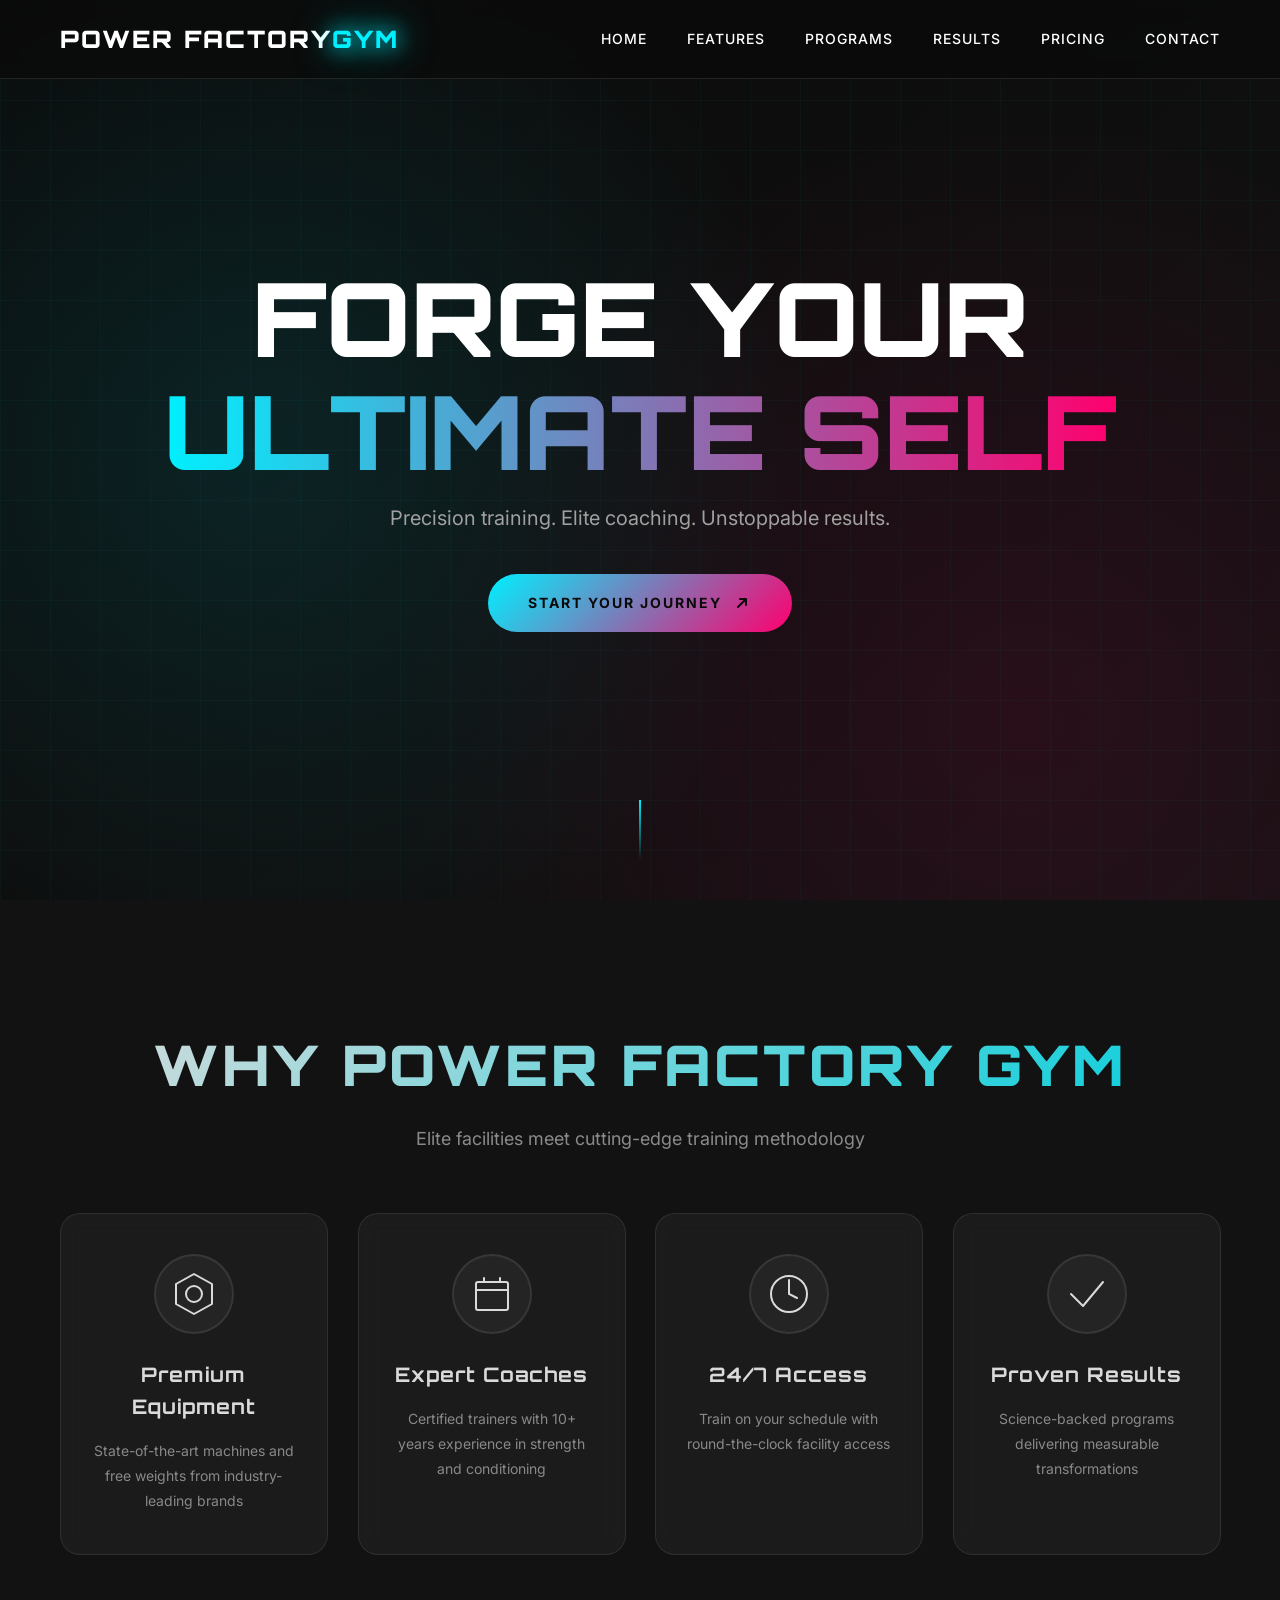
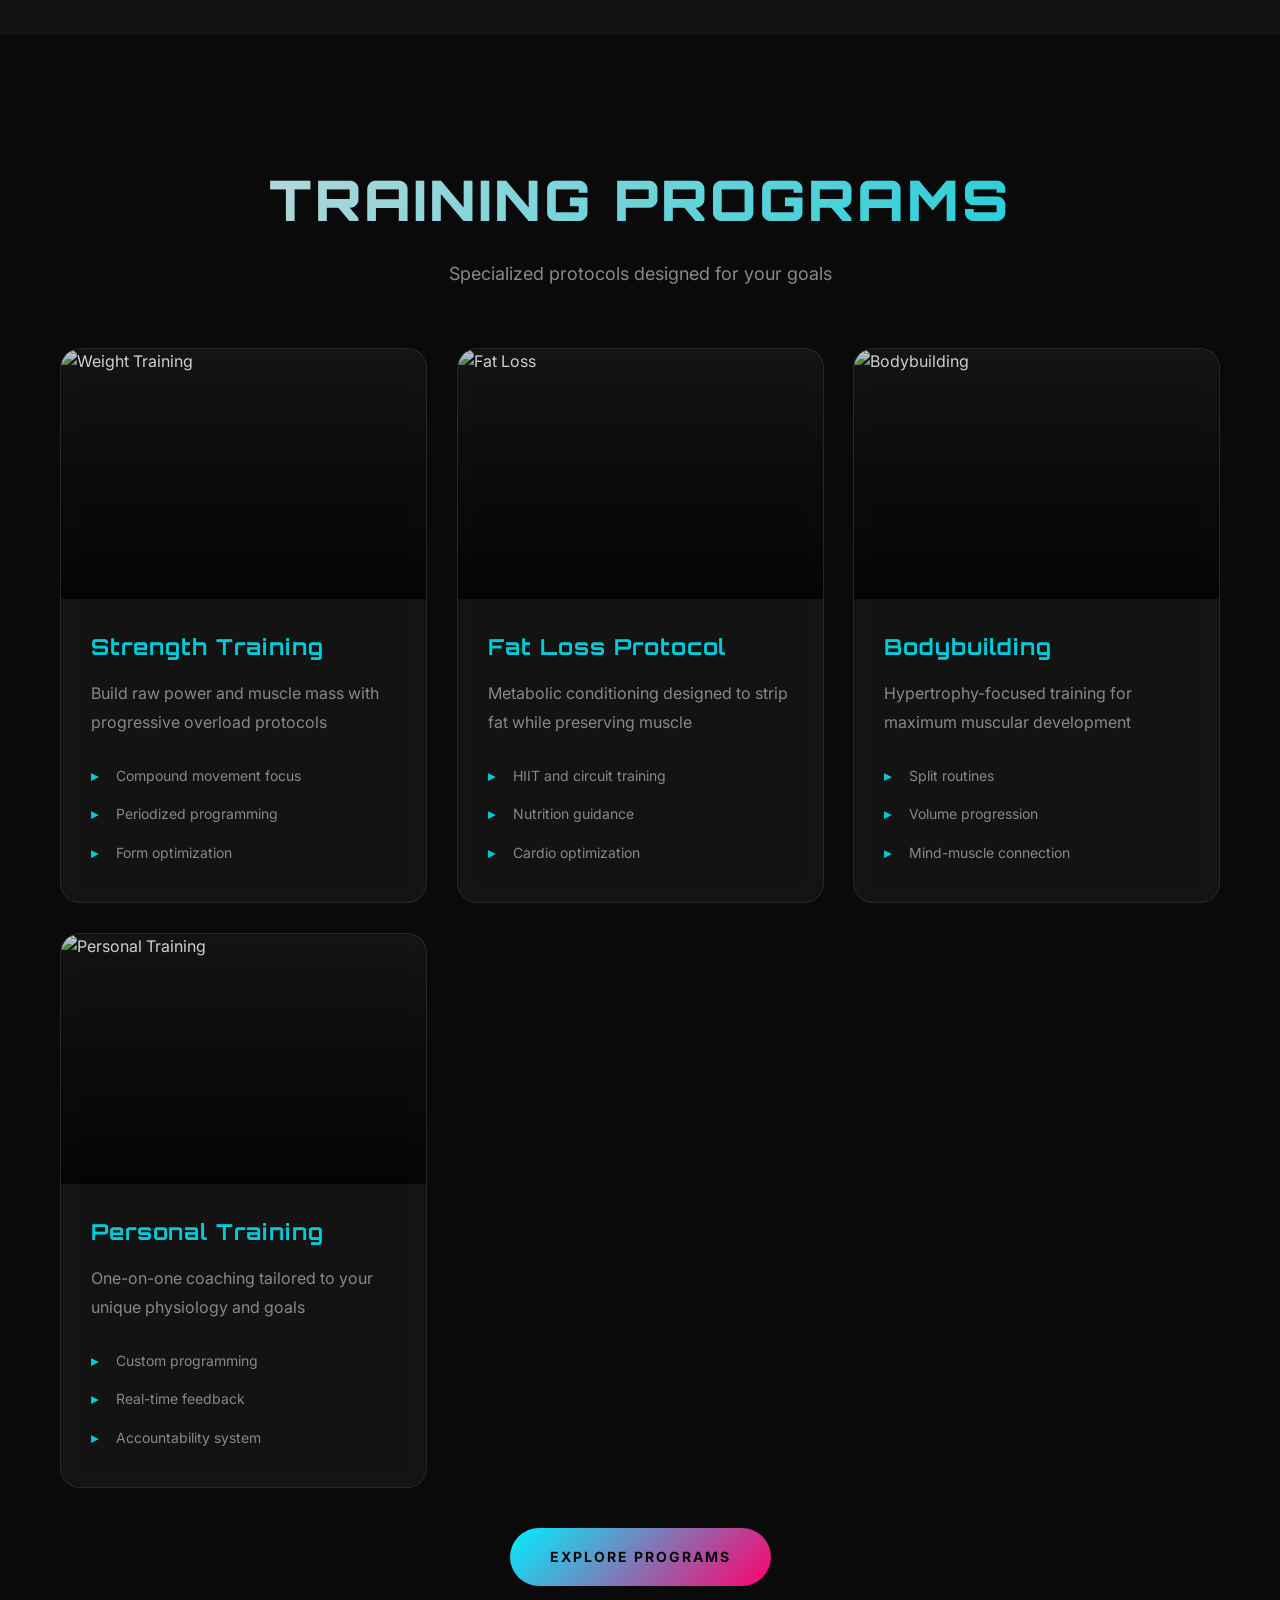
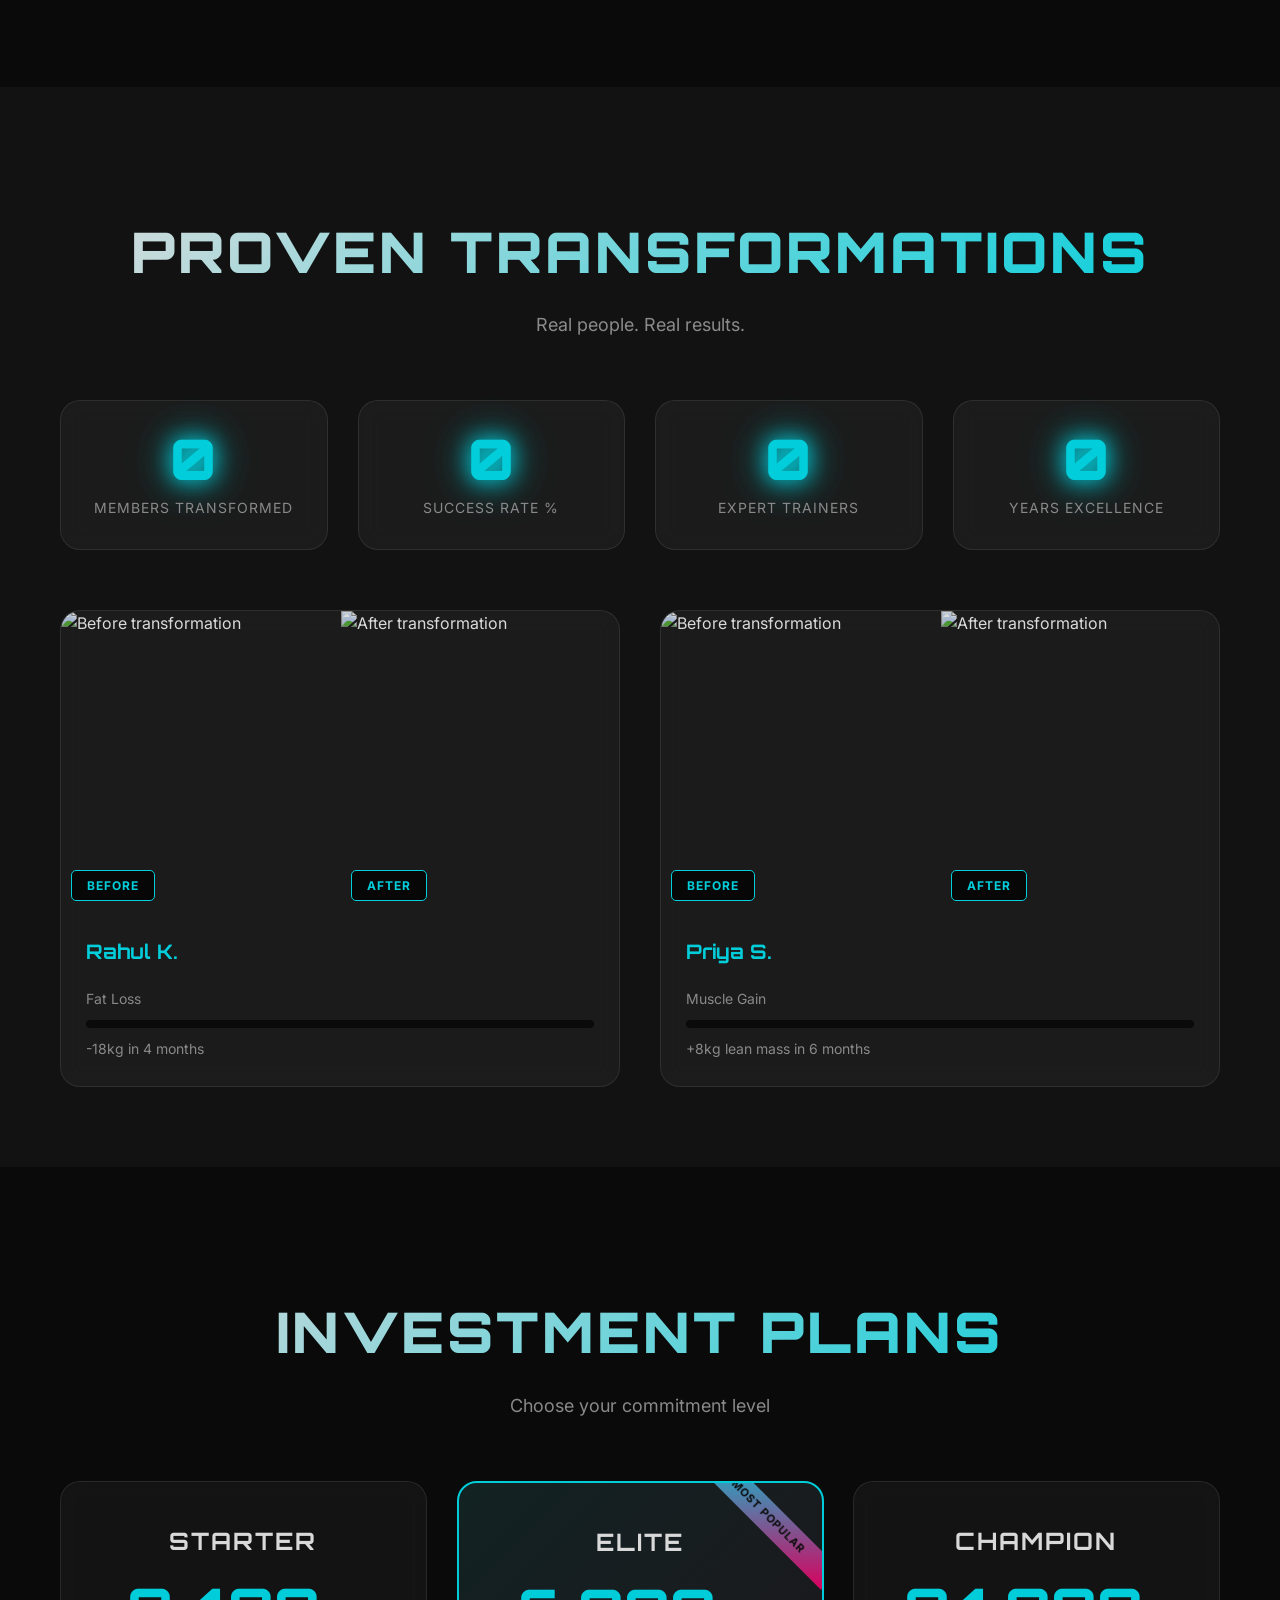
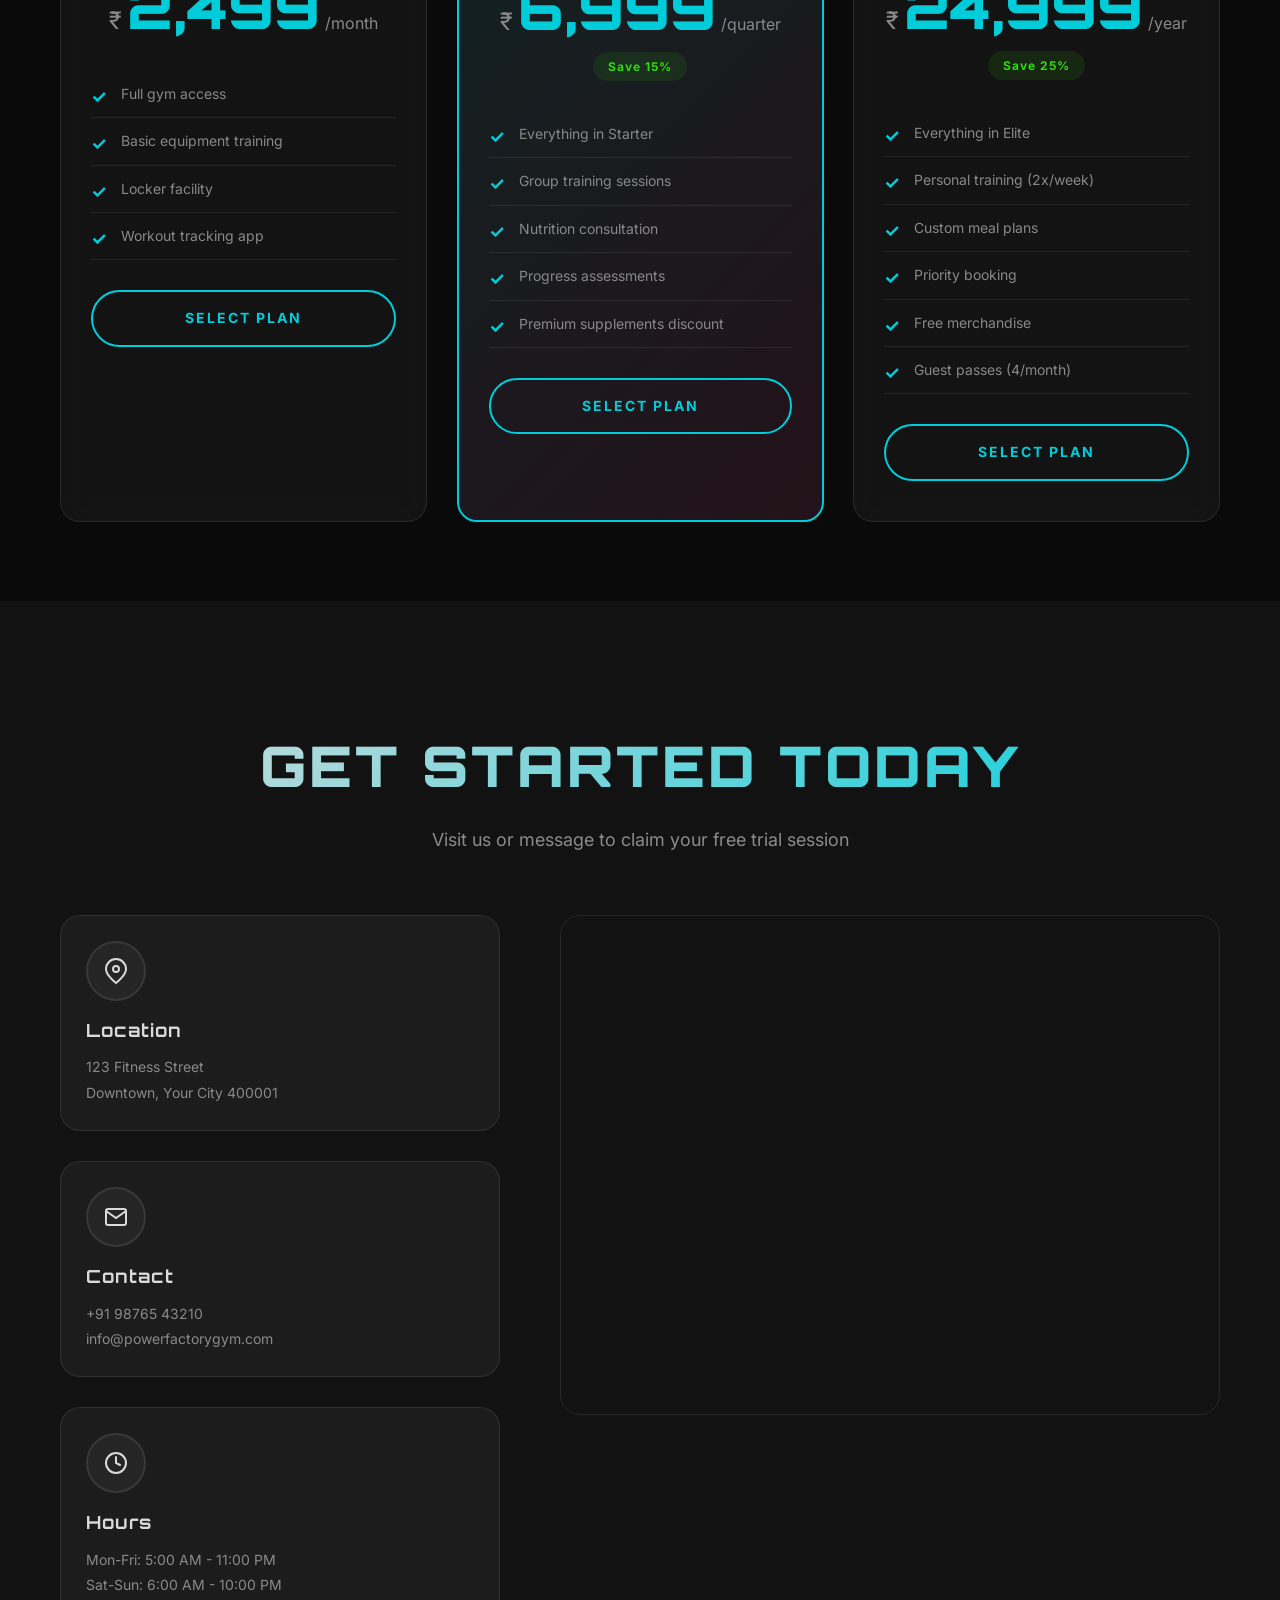
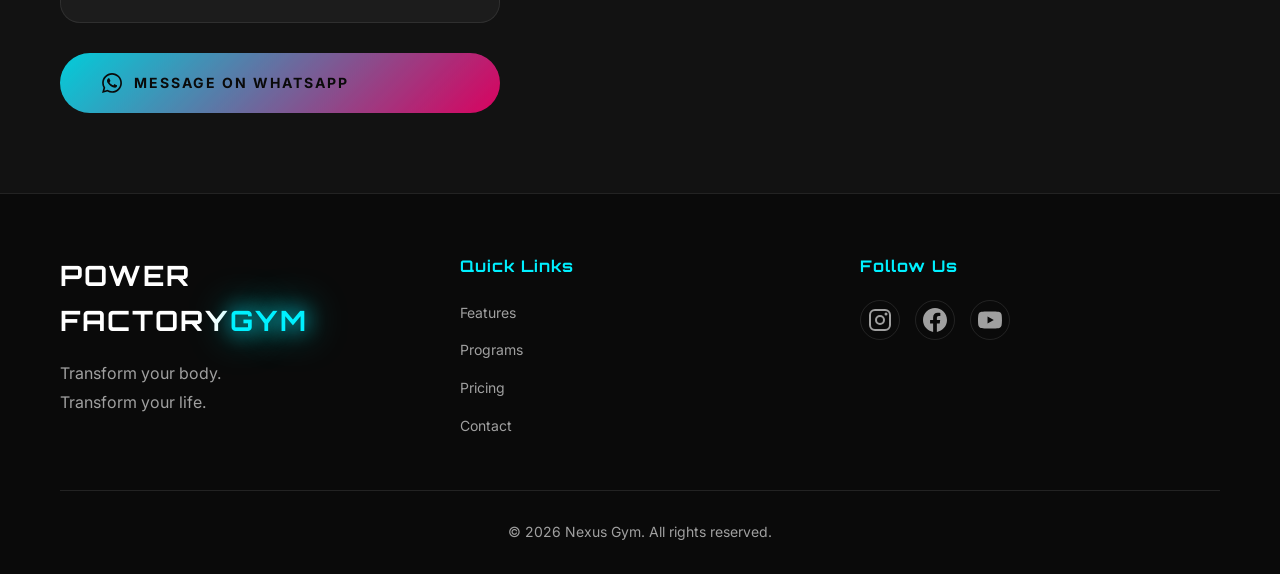
==== commit f640f08f: "Update index.html" ====
--- a/index.html
+++ b/index.html
@@ -4,7 +4,7 @@
     <meta charset="UTF-8">
     <meta name="viewport" content="width=device-width, initial-scale=1.0">
     <meta name="description" content="Transform your body with cutting-edge training programs and expert coaching">
-    <title>NEXUS GYM | Redefine Your Limits</title>
+    <title>POWER FACTORY GYM | Redefine Your Limits</title>
     <link rel="preconnect" href="https://fonts.googleapis.com">
     <link rel="preconnect" href="https://fonts.gstatic.com" crossorigin>
     <link href="https://fonts.googleapis.com/css2?family=Orbitron:wght@400;700;900&family=Inter:wght@300;400;600&display=swap" rel="stylesheet">
@@ -404,7 +404,7 @@
         <div class="container">
             <div class="footer-content">
                 <div class="footer-brand">
-                    <h3>NEXUS<span class="neon-accent">GYM</span></h3>
+                    <h3>POWER FACTORY<span class="neon-accent">GYM</span></h3>
                     <p>Transform your body.<br>Transform your life.</p>
                 </div>
                 <div class="footer-links">
@@ -447,4 +447,4 @@
 
     <script src="script.js"></script>
 </body>
-</html>+</html>
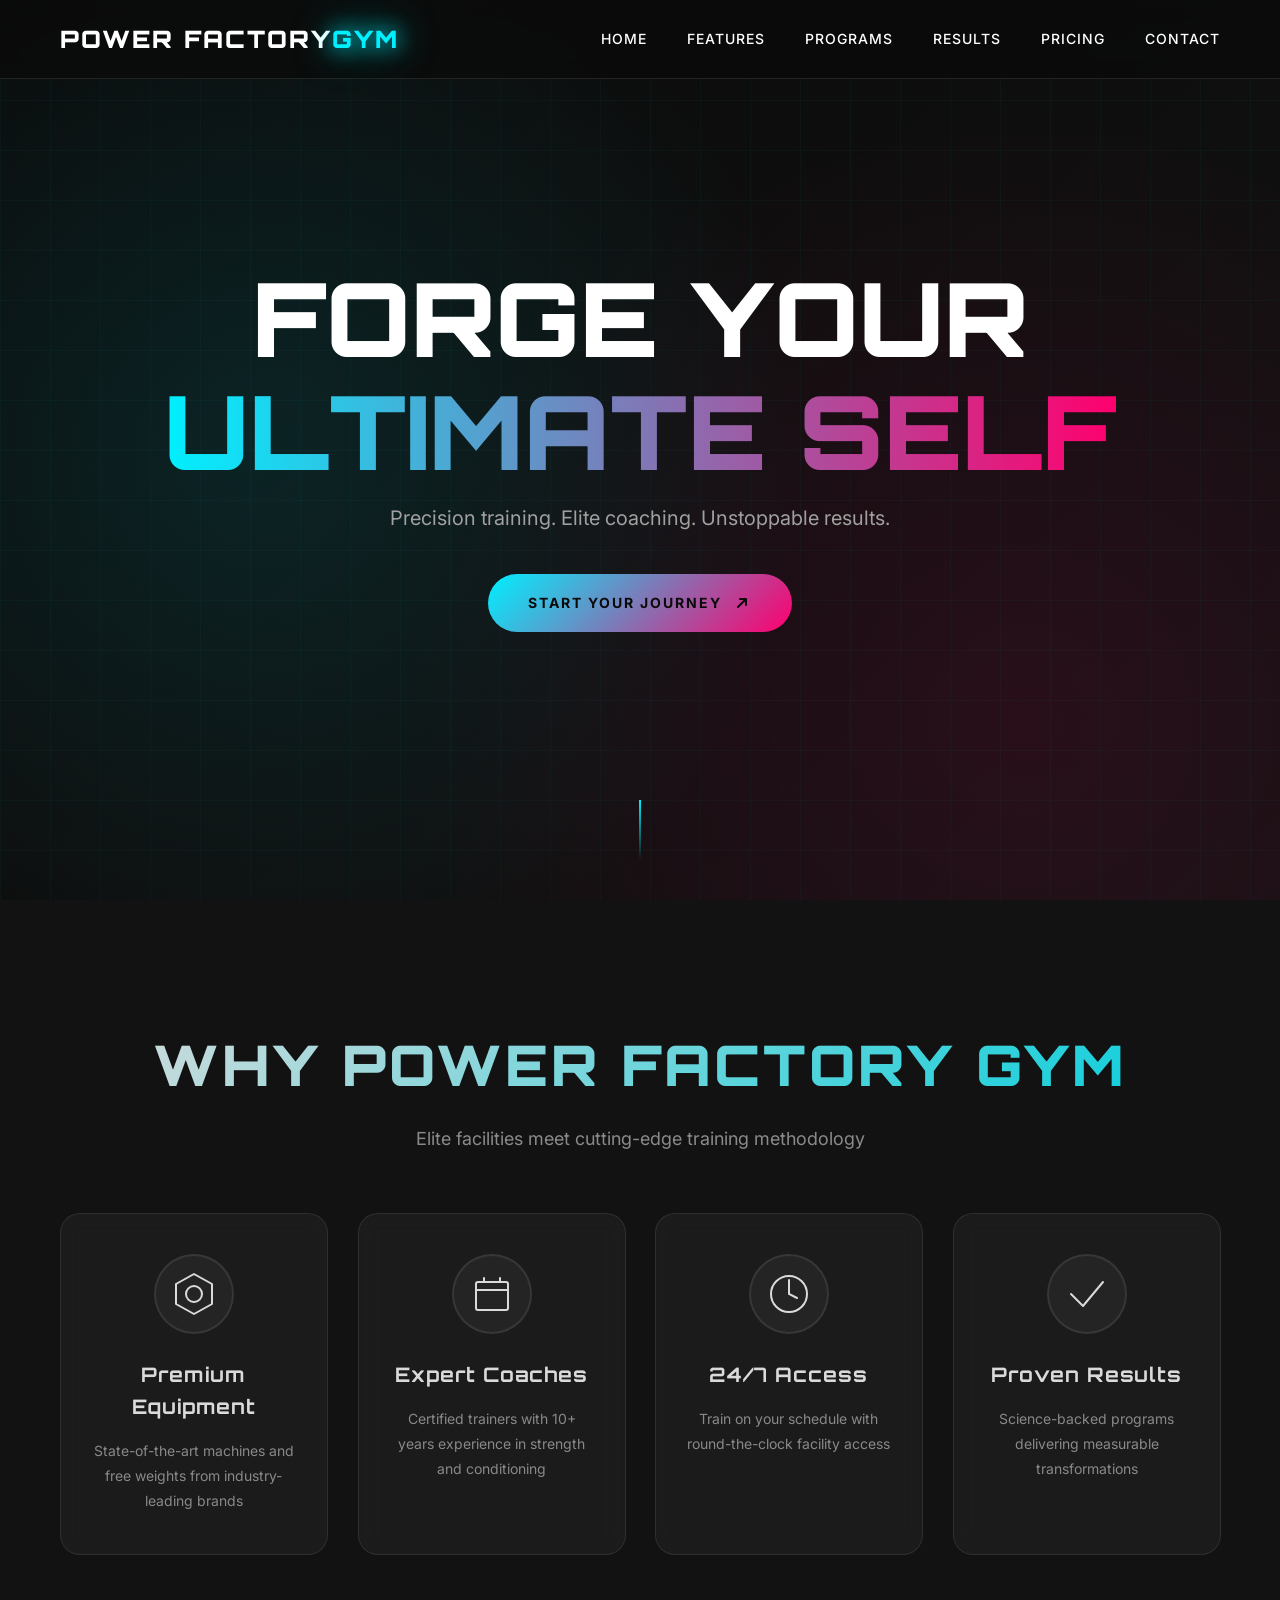
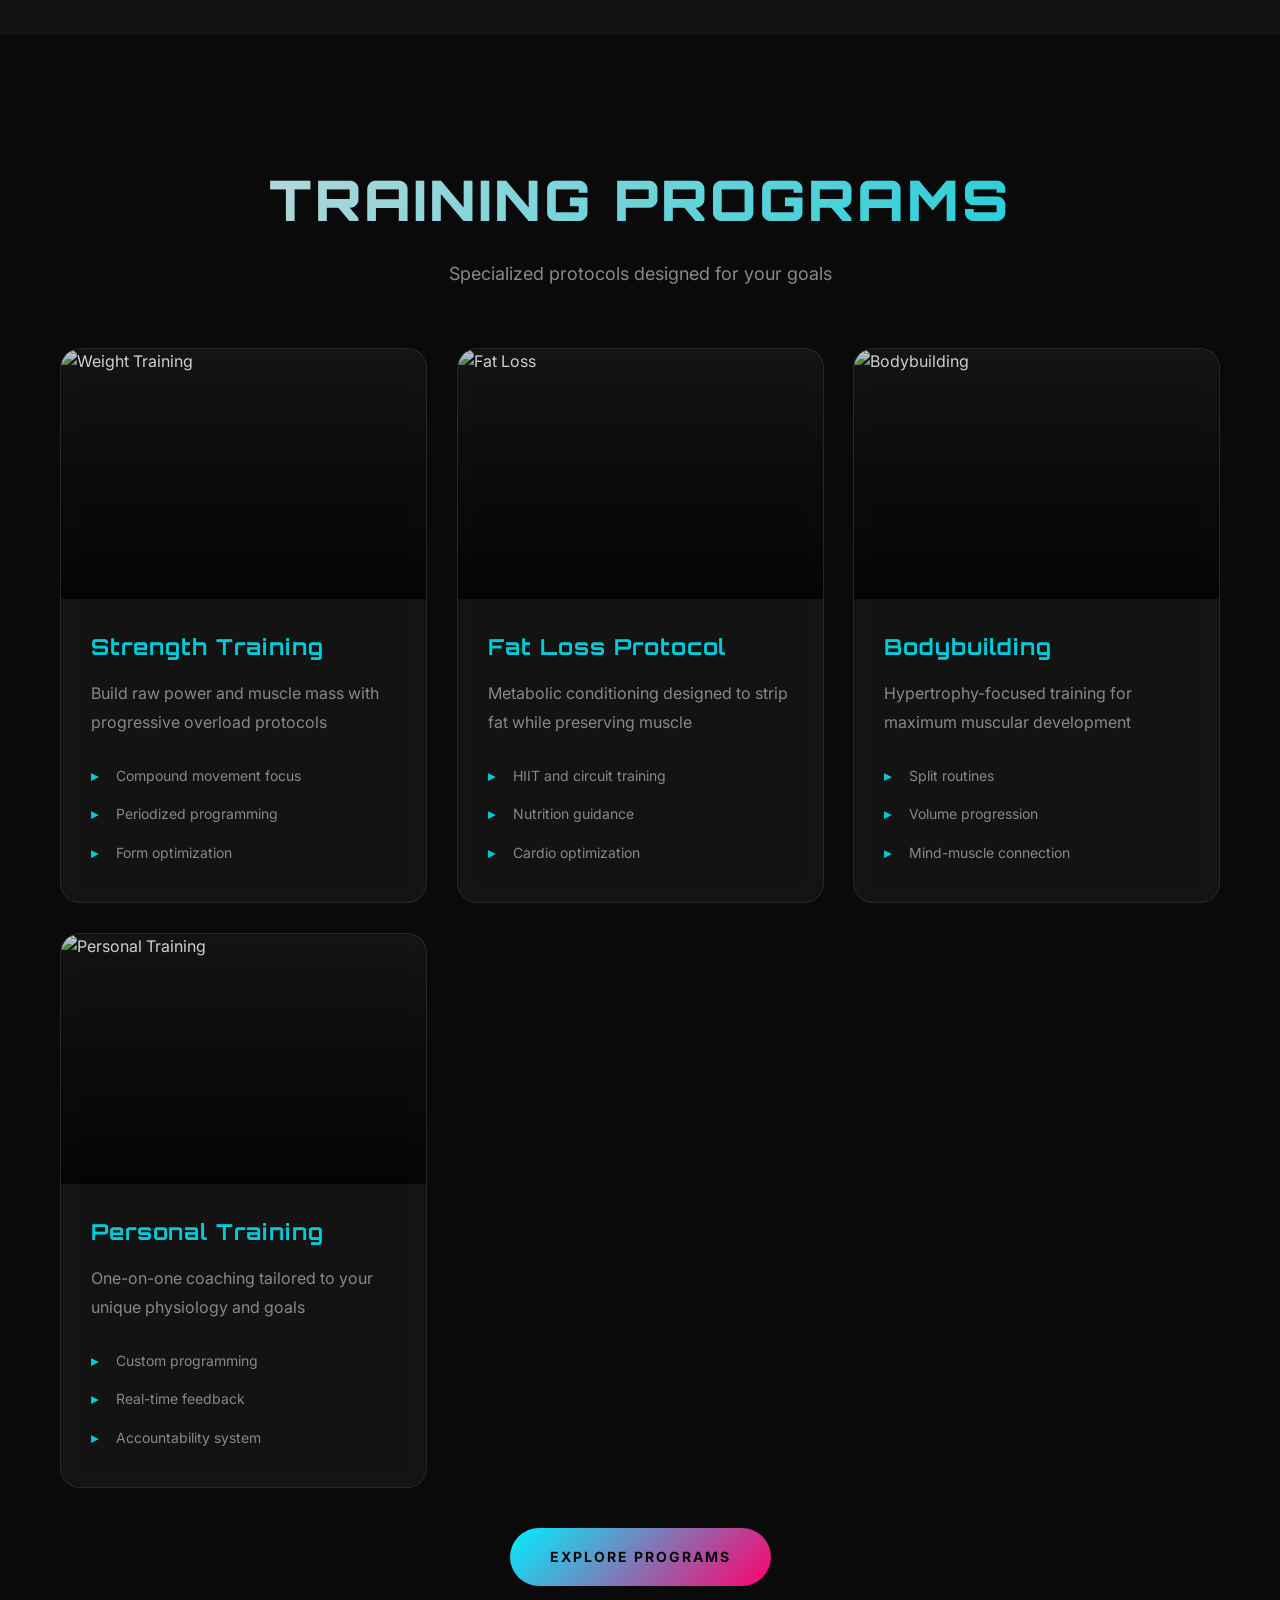
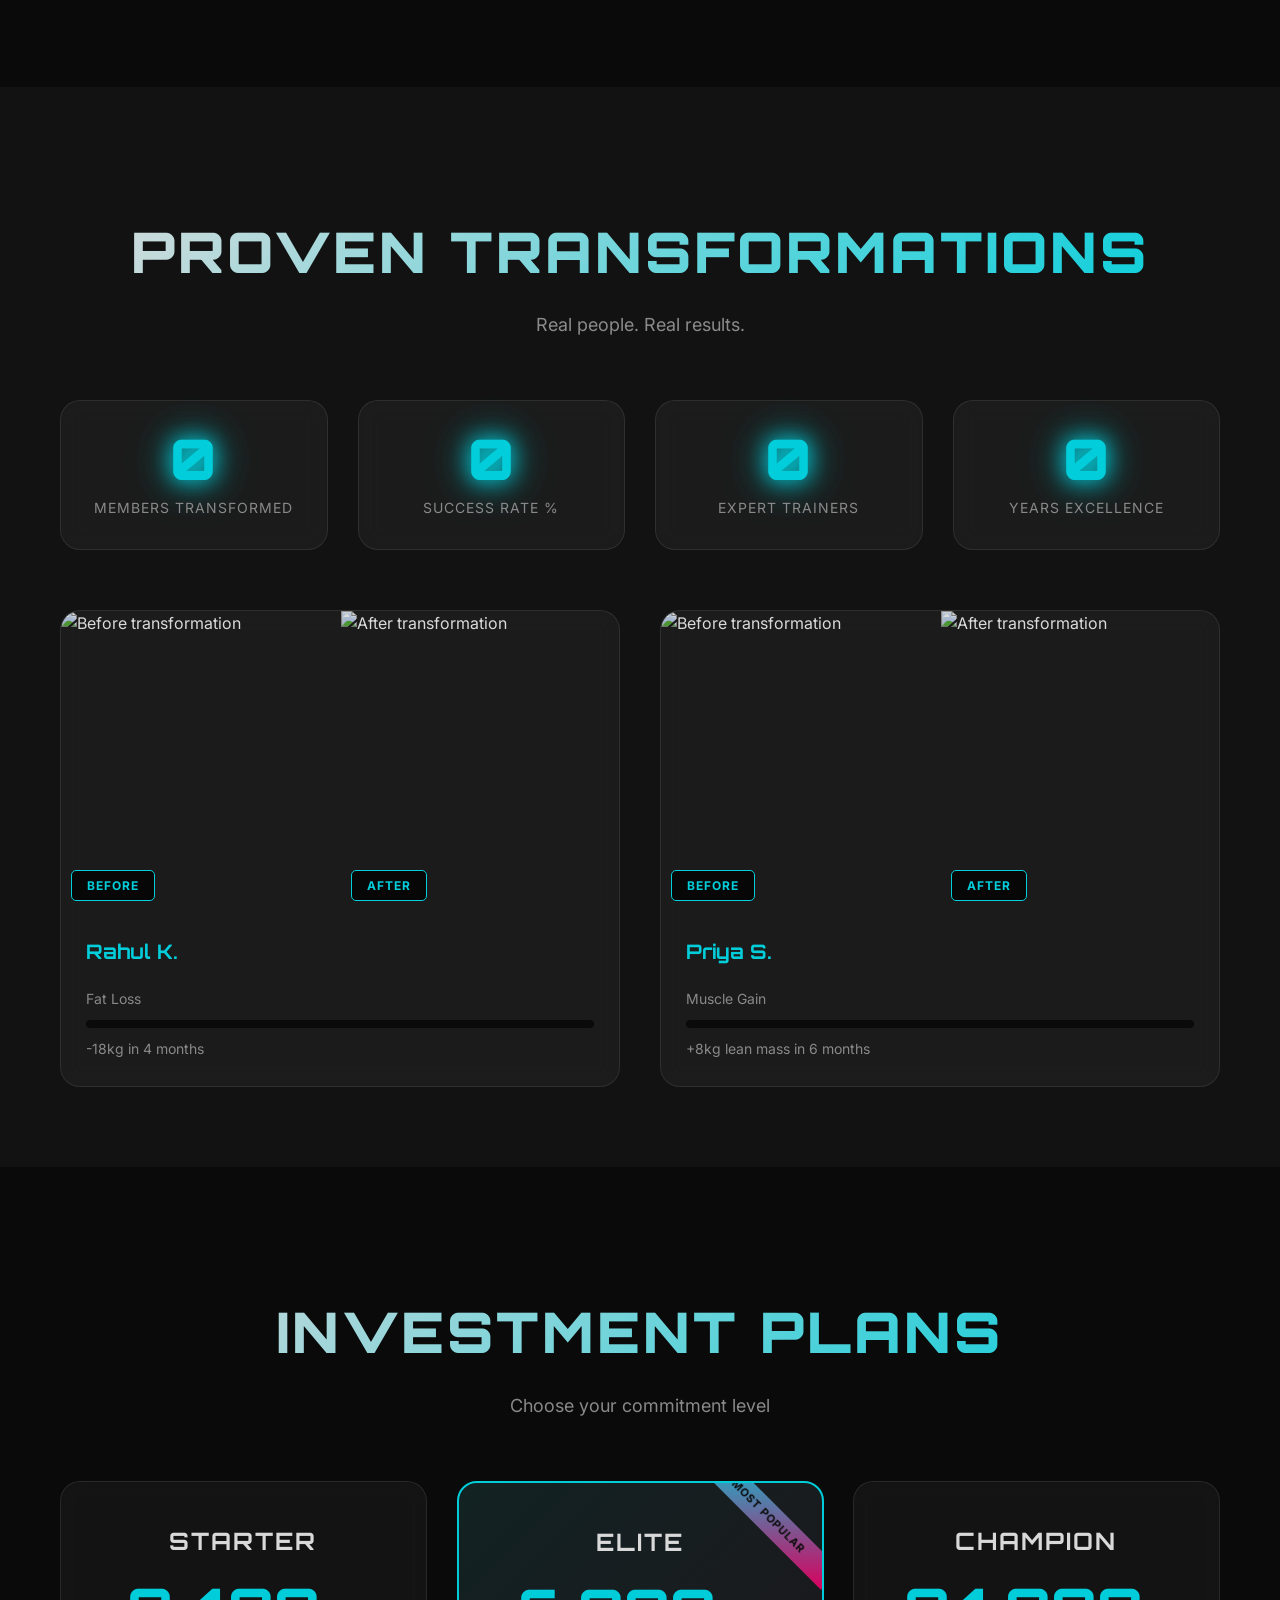
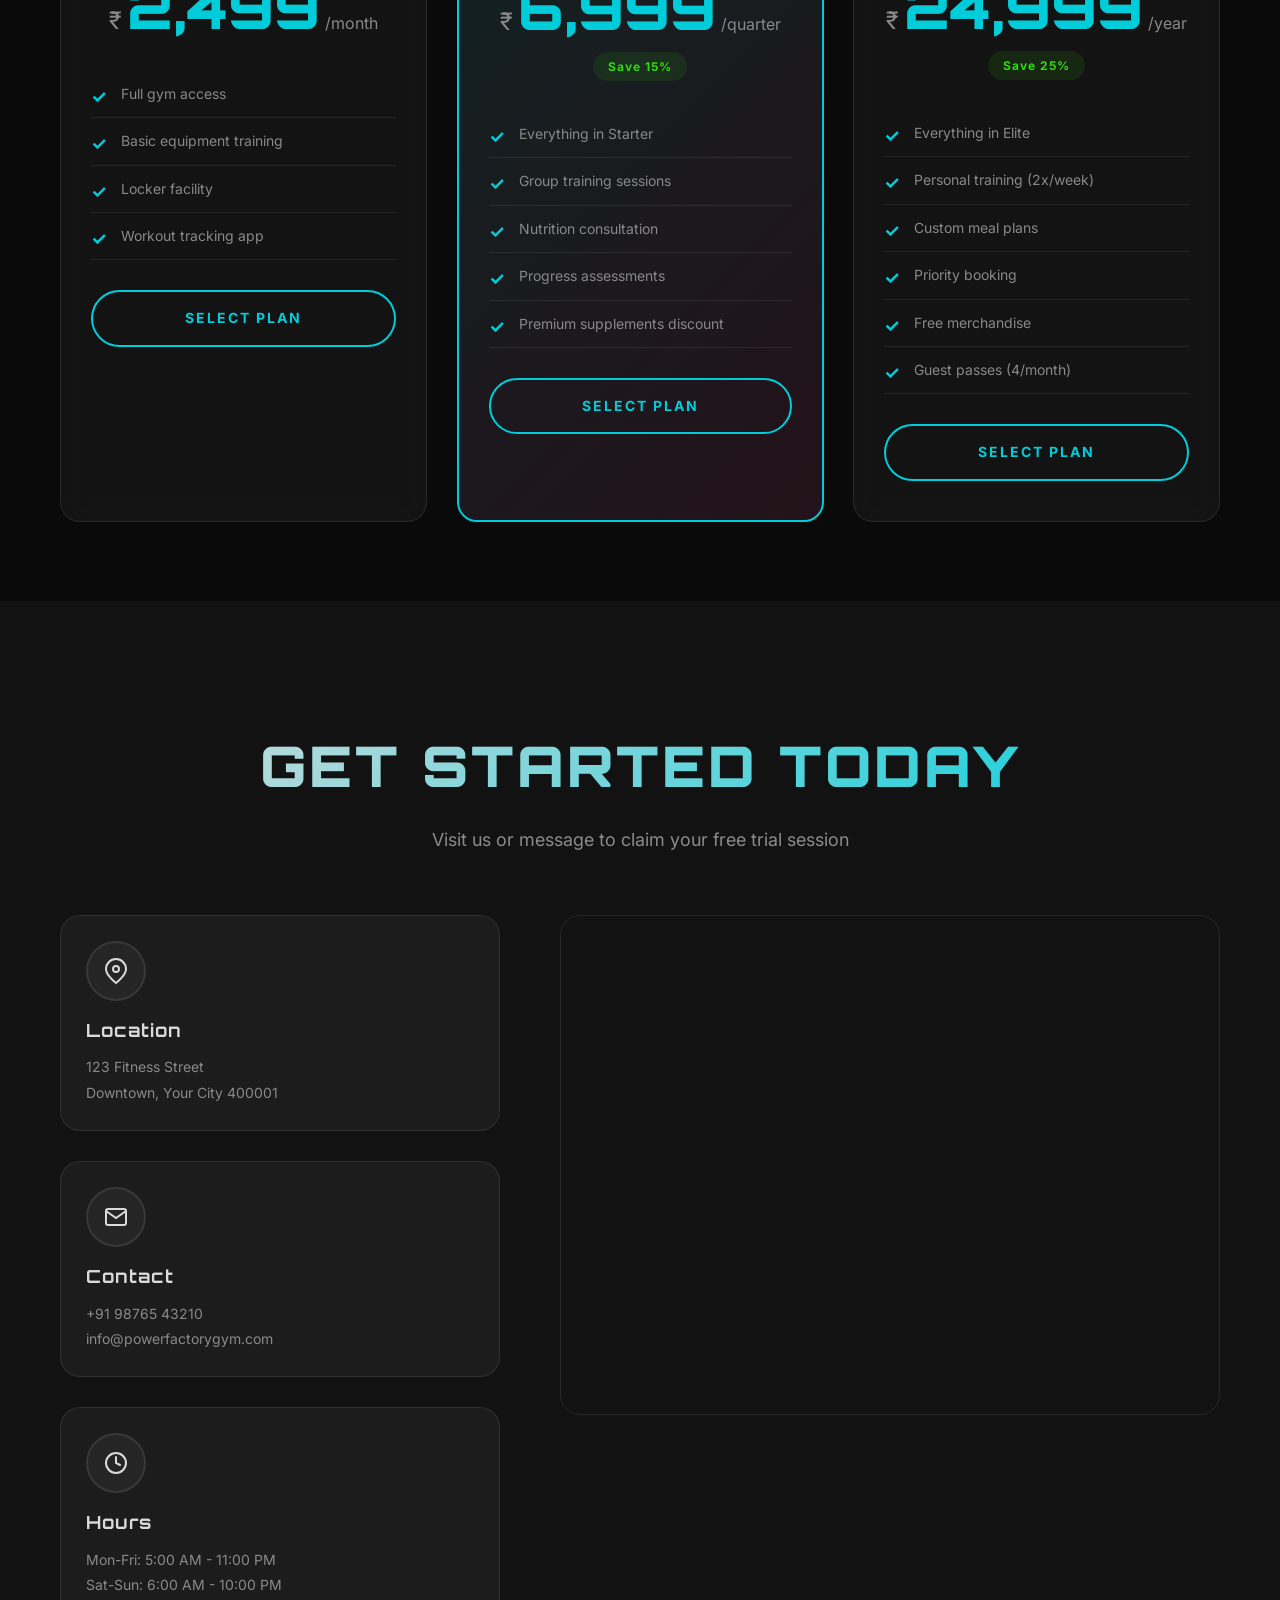
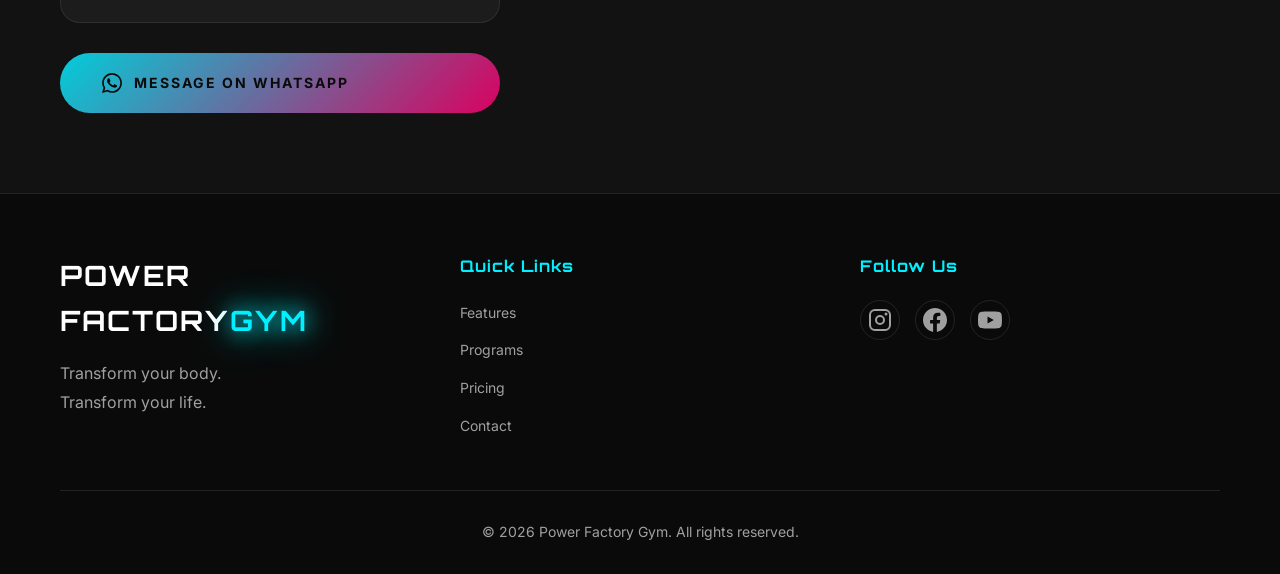
==== commit 67693024: "Update index.html" ====
--- a/index.html
+++ b/index.html
@@ -440,7 +440,7 @@
                 </div>
             </div>
             <div class="footer-bottom">
-                <p>&copy; 2026 Nexus Gym. All rights reserved.</p>
+                <p>&copy; 2026 Power Factory Gym. All rights reserved.</p>
             </div>
         </div>
     </footer>
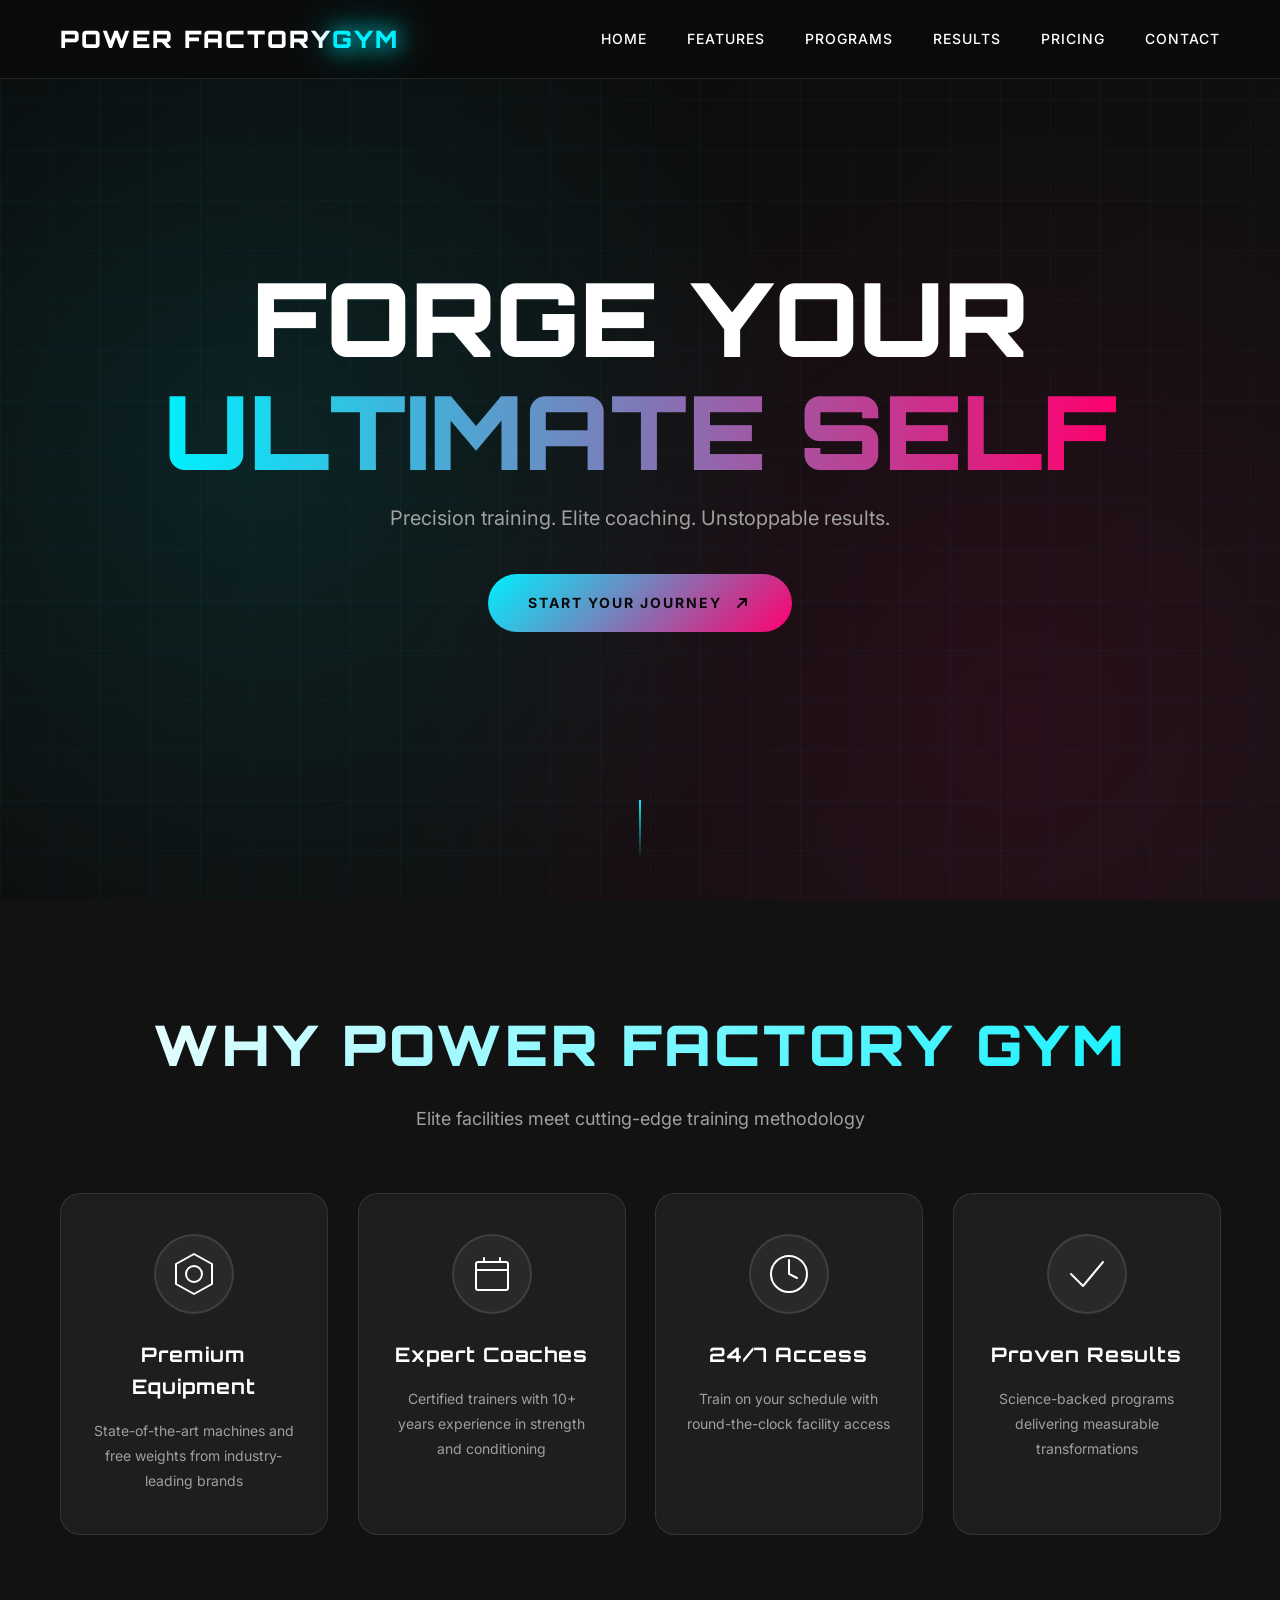
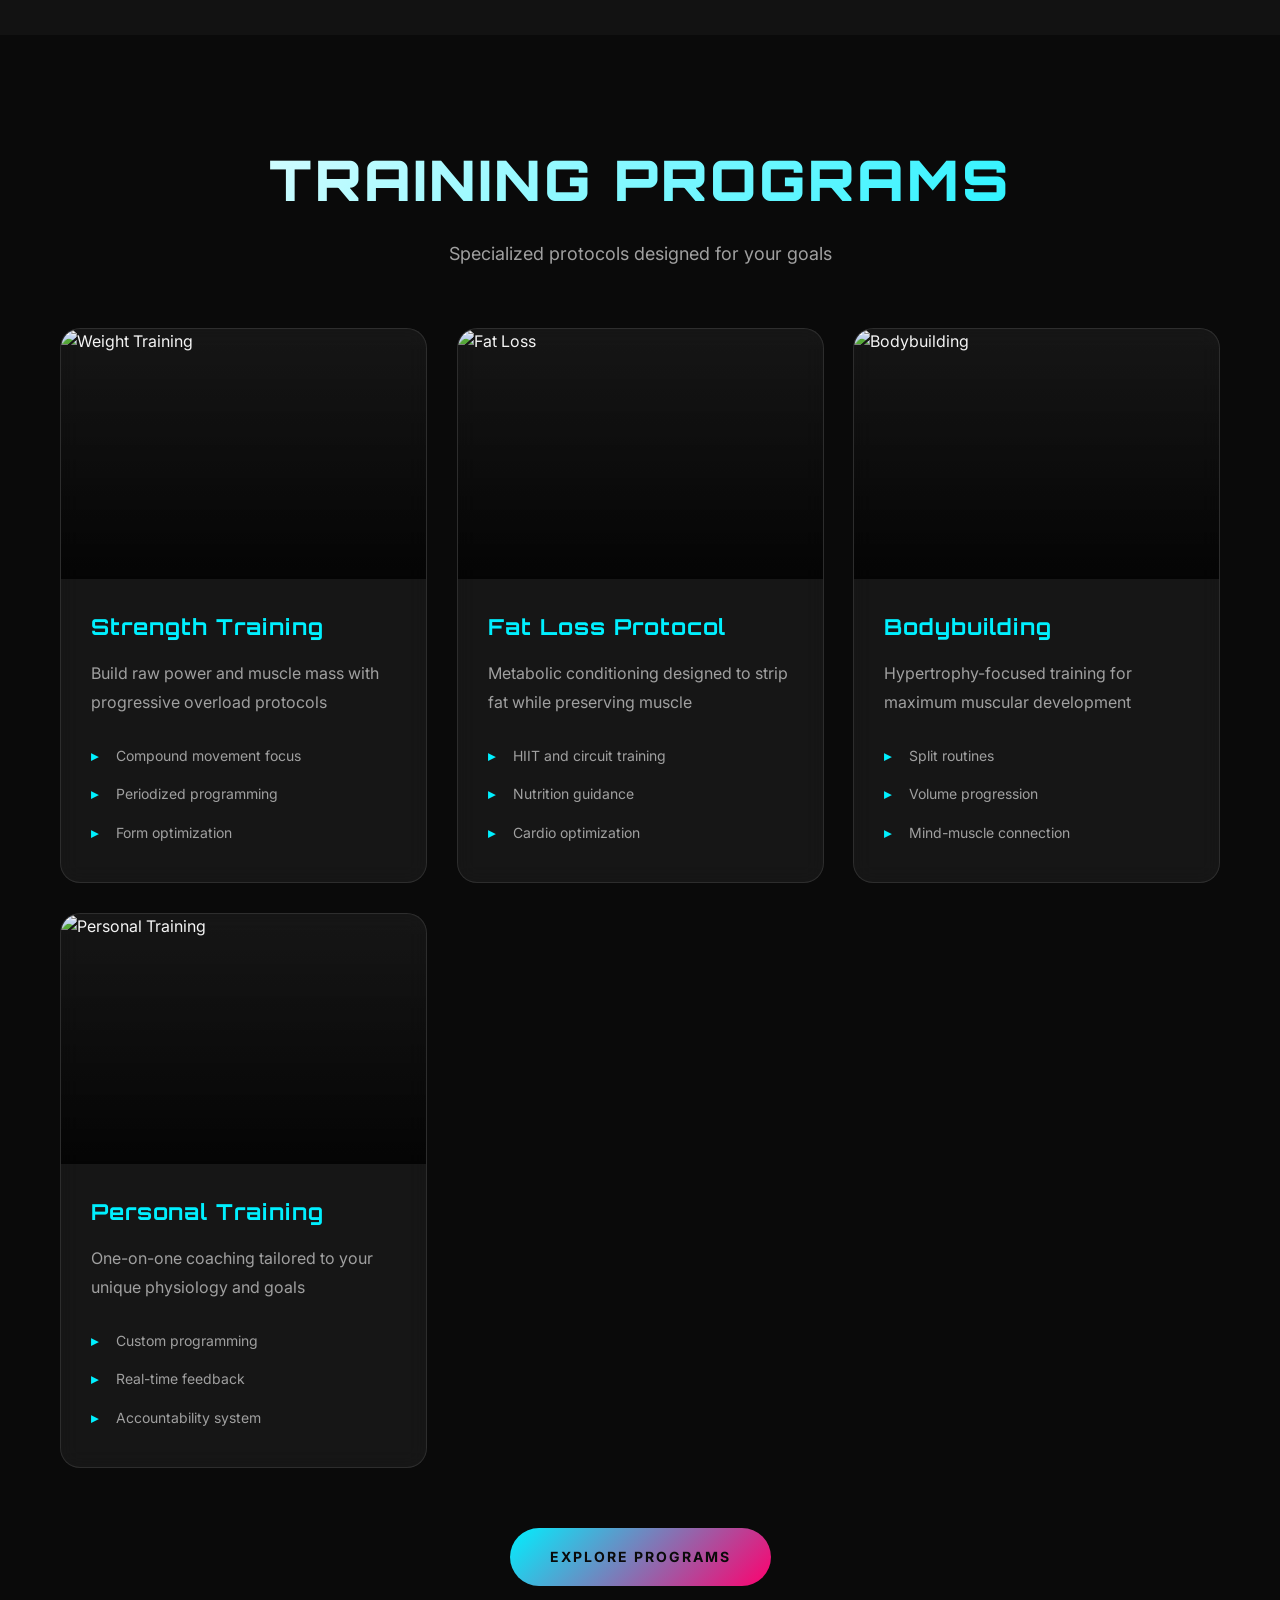
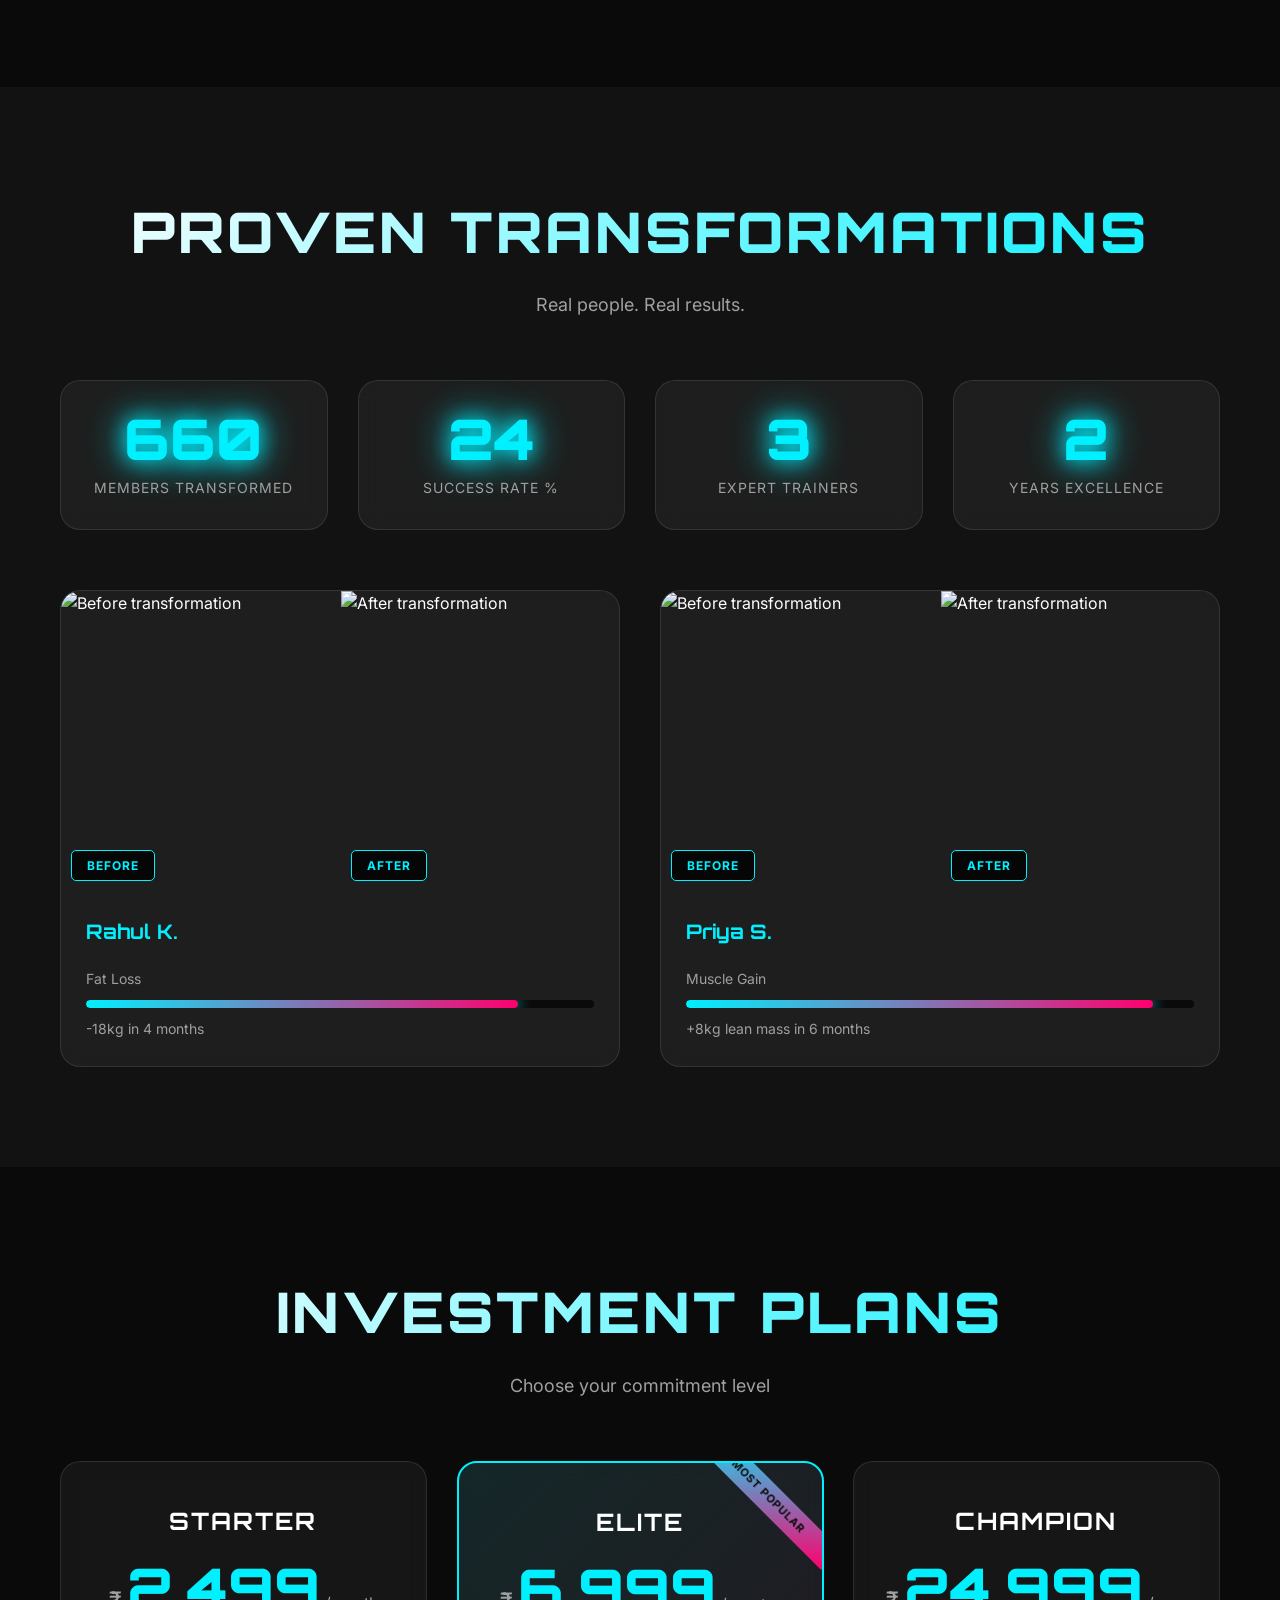
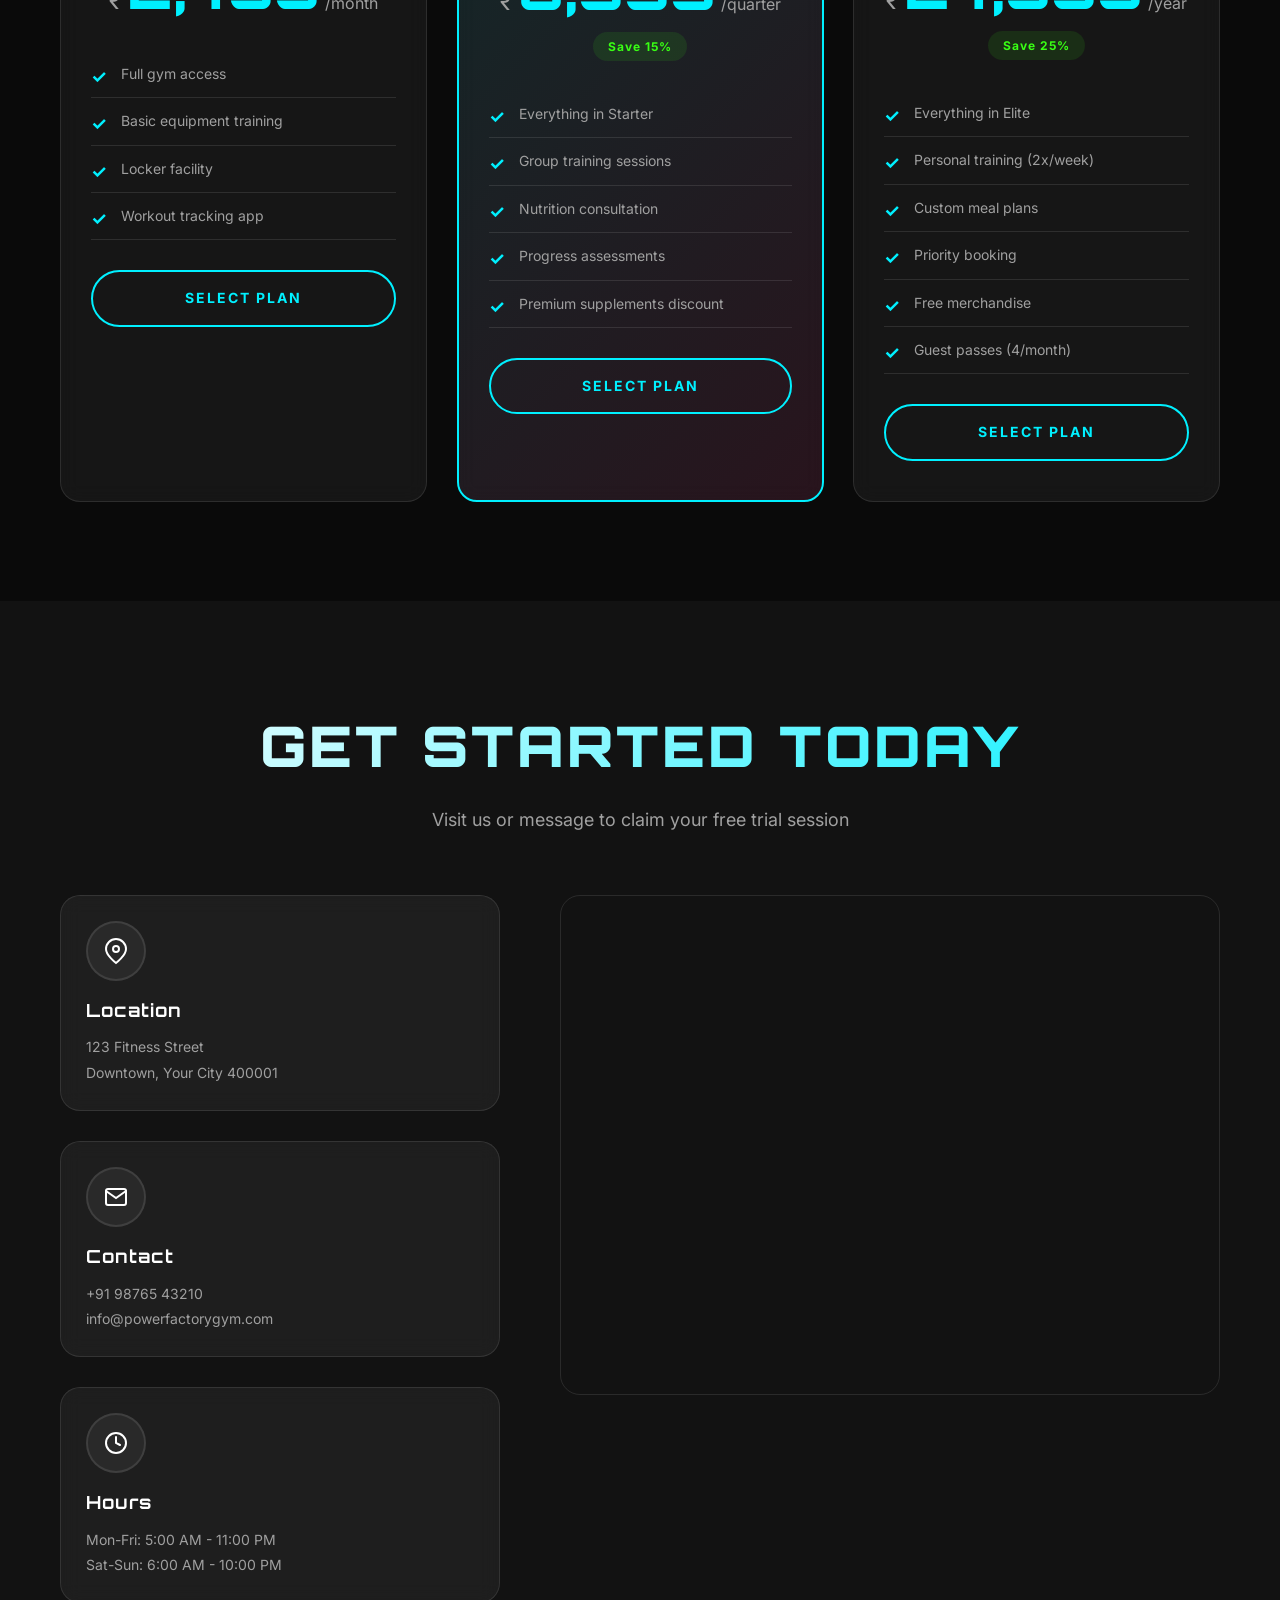
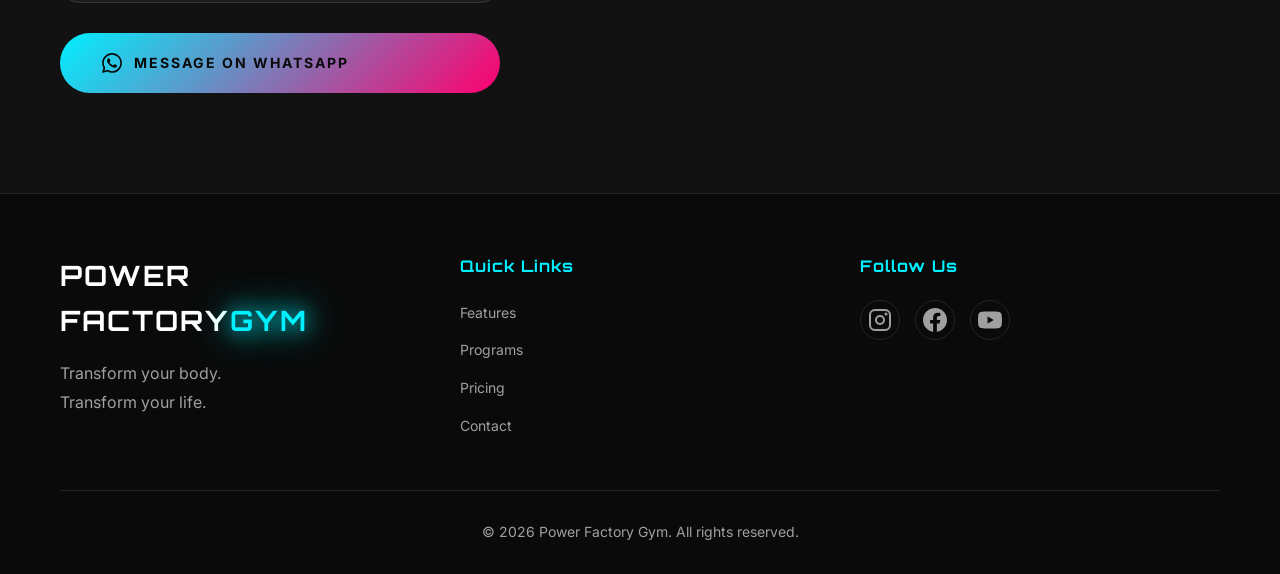
==== commit aeacd652: "Update HTML, CSS and add JS functionality" ====
--- a/index.html
+++ b/index.html
@@ -447,4 +447,4 @@
 
     <script src="script.js"></script>
 </body>
-</html>
+</html>
--- a/styles.css
+++ b/styles.css
@@ -1,6 +1,6 @@
 /* ===================================
    CYBER-FITNESS GYM WEBSITE STYLES
-   FIXED VERSION - All sections visible by default
+   SCROLL-BASED CARD ANIMATIONS VERSION
    =================================== */
 
 /* CSS Variables - Easy customization for gym owners */
@@ -148,7 +148,6 @@
     align-items: center;
     justify-content: center;
     position: relative;
-    /* REMOVED: overflow: hidden - this was hiding content */
 }
 
 .hero-bg {
@@ -199,7 +198,6 @@
 
 .title-line {
     display: block;
-    /* CHANGED: Start visible, animate as enhancement */
     opacity: 1;
     transform: translateY(0);
     animation: slideUp 1s ease forwards;
@@ -232,7 +230,6 @@
     font-size: clamp(16px, 2vw, 20px);
     color: var(--text-secondary);
     margin-bottom: 40px;
-    /* CHANGED: Start visible */
     opacity: 1;
     animation: fadeIn 1s ease forwards 0.8s;
 }
@@ -242,7 +239,7 @@
     to { opacity: 1; }
 }
 
-/* CTA Button with Glow Pulse */
+/* CTA Button with Glow Pulse - HOVER ONLY */
 .cta-btn {
     display: inline-flex;
     align-items: center;
@@ -259,7 +256,6 @@
     position: relative;
     overflow: hidden;
     transition: all 0.3s ease;
-    /* CHANGED: Start visible */
     opacity: 1;
     animation: fadeIn 1s ease forwards 1s;
 }
@@ -286,6 +282,7 @@
     z-index: 1;
 }
 
+/* HOVER-ONLY effect for CTA buttons */
 .cta-btn:hover {
     transform: translateY(-3px);
     box-shadow: 0 10px 30px rgba(0, 240, 255, 0.4);
@@ -329,9 +326,7 @@
 section {
     padding: var(--section-padding) 0;
     position: relative;
-    /* ADDED: Ensure minimum visible height */
     min-height: 400px;
-    /* REMOVED: overflow: hidden unless needed */
 }
 
 .section-title {
@@ -354,19 +349,14 @@
     margin-bottom: 60px;
 }
 
-/* CRITICAL FIX: Scroll Reveal Animation */
-/* Content is VISIBLE by default, animation is enhancement only */
+/* SCROLL REVEAL ANIMATION - Content visible, animation on scroll */
 .reveal {
-    /* CHANGED: Fully visible by default */
     opacity: 1;
     transform: translateY(0);
-    /* Animation will enhance on scroll, but won't hide content */
     transition: all 0.8s ease;
 }
 
-/* When animation triggers, add subtle enhancement */
 .reveal:not(.active) {
-    /* Only slightly hidden for animation effect */
     opacity: 0.85;
     transform: translateY(20px);
 }
@@ -374,6 +364,56 @@
 .reveal.active {
     opacity: 1;
     transform: translateY(0);
+}
+
+/* ===================================
+   SCROLL-BASED CARD ANIMATIONS
+   Cards animate automatically on scroll
+   =================================== */
+
+/* Base scroll-reveal class for cards */
+.scroll-reveal {
+    /* VISIBLE by default - no opacity lock */
+    opacity: 1;
+    transform: translateY(0) scale(1);
+    transition: all 0.6s cubic-bezier(0.4, 0, 0.2, 1);
+}
+
+/* Before animation triggers - subtle pre-animation state */
+.scroll-reveal:not(.animated) {
+    opacity: 0.9;
+    transform: translateY(30px) scale(0.95);
+}
+
+/* Animated state - full visibility and position */
+.scroll-reveal.animated {
+    opacity: 1;
+    transform: translateY(0) scale(1);
+}
+
+/* Staggered animation delays for grid items */
+.scroll-reveal:nth-child(1) {
+    transition-delay: 0s;
+}
+
+.scroll-reveal:nth-child(2) {
+    transition-delay: 0.1s;
+}
+
+.scroll-reveal:nth-child(3) {
+    transition-delay: 0.2s;
+}
+
+.scroll-reveal:nth-child(4) {
+    transition-delay: 0.3s;
+}
+
+.scroll-reveal:nth-child(5) {
+    transition-delay: 0.4s;
+}
+
+.scroll-reveal:nth-child(6) {
+    transition-delay: 0.5s;
 }
 
 /* Features Section */
@@ -388,6 +428,7 @@
     margin-top: 60px;
 }
 
+/* Feature cards with scroll animation */
 .feature-card {
     background: var(--glass-bg);
     backdrop-filter: blur(10px);
@@ -397,7 +438,6 @@
     text-align: center;
     transition: all 0.4s ease;
     position: relative;
-    /* REMOVED: overflow: hidden to prevent content clipping */
 }
 
 .feature-card::before {
@@ -413,6 +453,7 @@
     pointer-events: none;
 }
 
+/* HOVER effects remain interactive */
 .feature-card:hover {
     transform: translateY(-10px);
     border-color: var(--neon-primary);
@@ -474,6 +515,7 @@
     margin-top: 60px;
 }
 
+/* Program cards with scroll animation */
 .program-card {
     background: var(--glass-bg);
     backdrop-filter: blur(10px);
@@ -483,6 +525,7 @@
     transition: all 0.4s ease;
 }
 
+/* HOVER effects remain interactive */
 .program-card:hover {
     transform: translateY(-10px);
     border-color: var(--neon-primary);
@@ -570,6 +613,7 @@
     margin: 60px 0;
 }
 
+/* Stat cards with scroll animation */
 .stat-card {
     text-align: center;
     padding: 30px;
@@ -580,6 +624,7 @@
     transition: all 0.4s ease;
 }
 
+/* HOVER effects remain interactive */
 .stat-card:hover {
     transform: translateY(-5px);
     border-color: var(--neon-primary);
@@ -610,6 +655,7 @@
     margin-top: 40px;
 }
 
+/* Transformation cards with scroll animation */
 .transformation-card {
     background: var(--glass-bg);
     backdrop-filter: blur(10px);
@@ -619,6 +665,7 @@
     transition: all 0.4s ease;
 }
 
+/* HOVER effects remain interactive */
 .transformation-card:hover {
     transform: translateY(-10px);
     border-color: var(--neon-primary);
@@ -697,7 +744,6 @@
     height: 100%;
     background: linear-gradient(90deg, var(--neon-primary), var(--neon-secondary));
     border-radius: 10px;
-    /* CHANGED: Start with some width visible */
     width: 0;
     transition: width 1.5s ease;
     box-shadow: 0 0 15px var(--neon-primary);
@@ -715,6 +761,7 @@
     margin-top: 60px;
 }
 
+/* Pricing cards with scroll animation */
 .pricing-card {
     background: var(--glass-bg);
     backdrop-filter: blur(10px);
@@ -739,6 +786,7 @@
     pointer-events: none;
 }
 
+/* HOVER effects remain interactive */
 .pricing-card:hover {
     transform: translateY(-10px);
     border-color: var(--neon-primary);
@@ -880,6 +928,7 @@
     z-index: -1;
 }
 
+/* HOVER effect for plan button */
 .plan-btn:hover {
     color: var(--bg-primary);
     border-color: transparent;
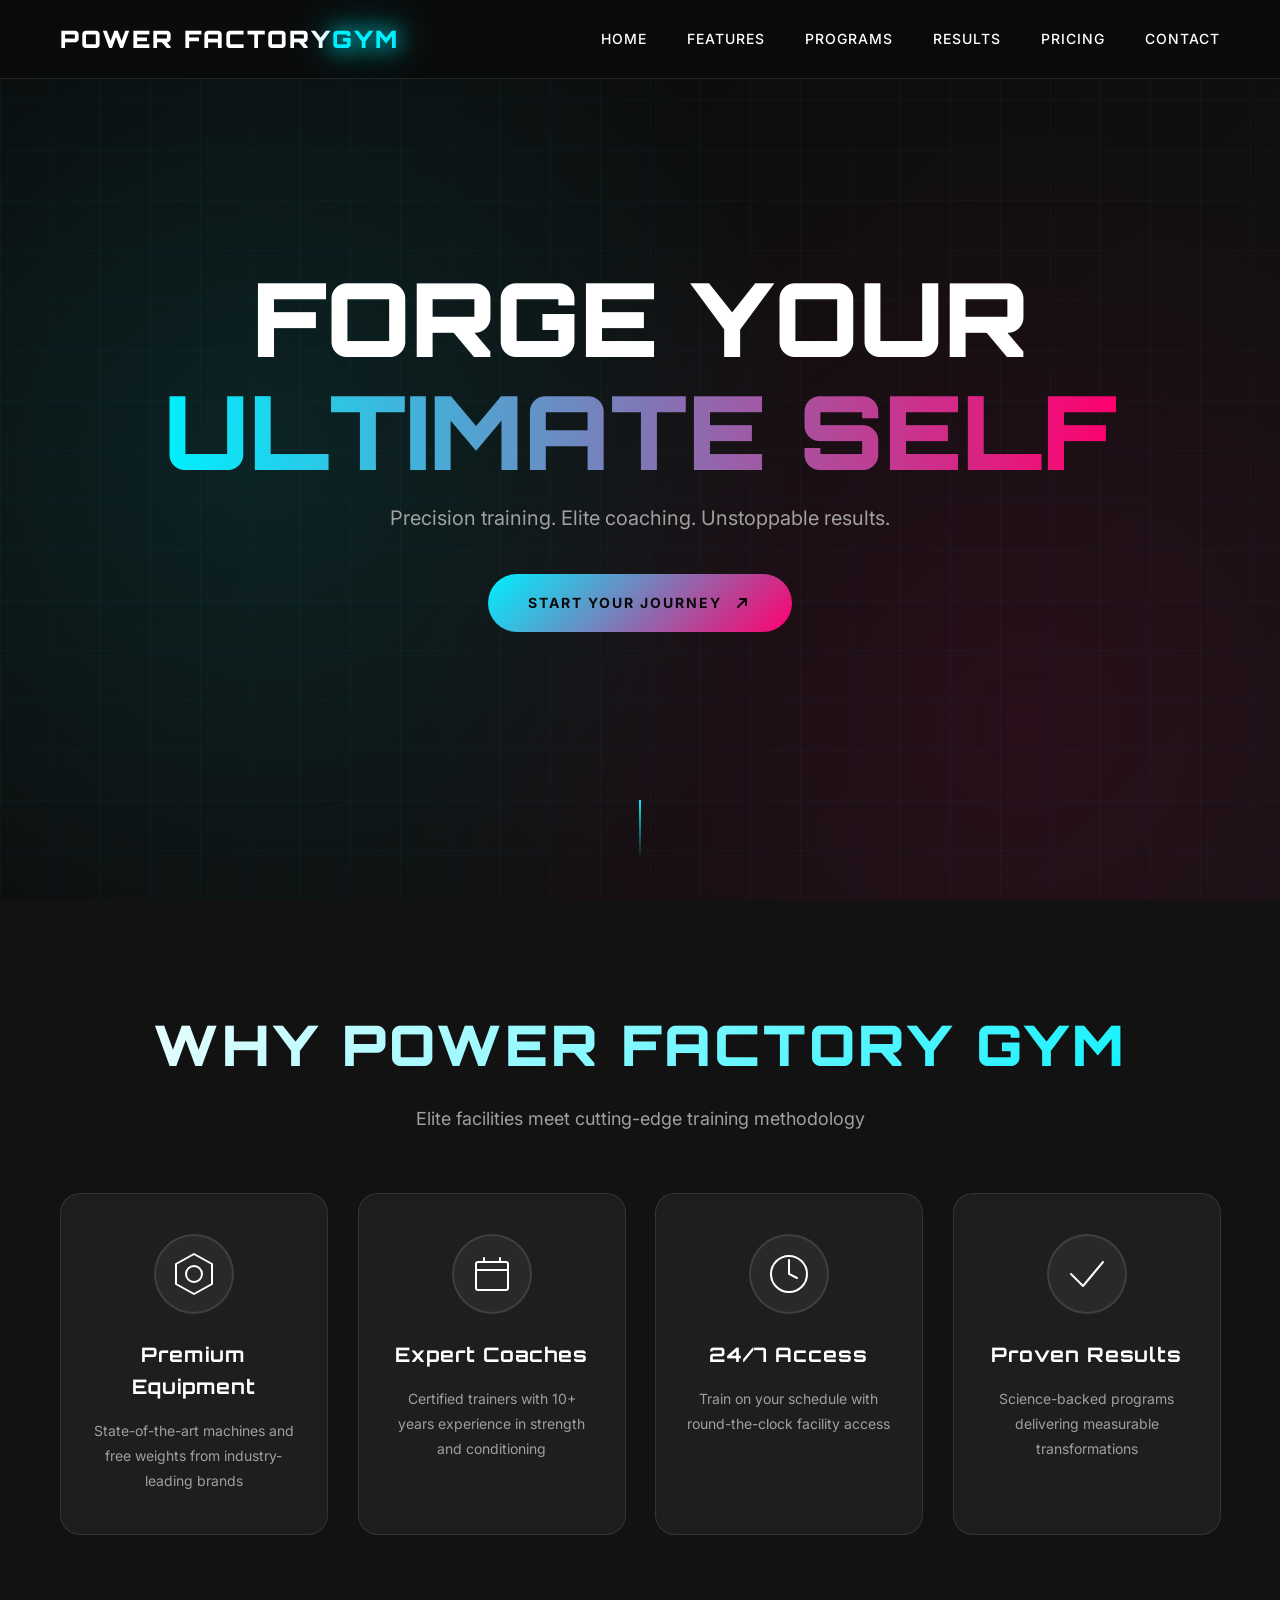
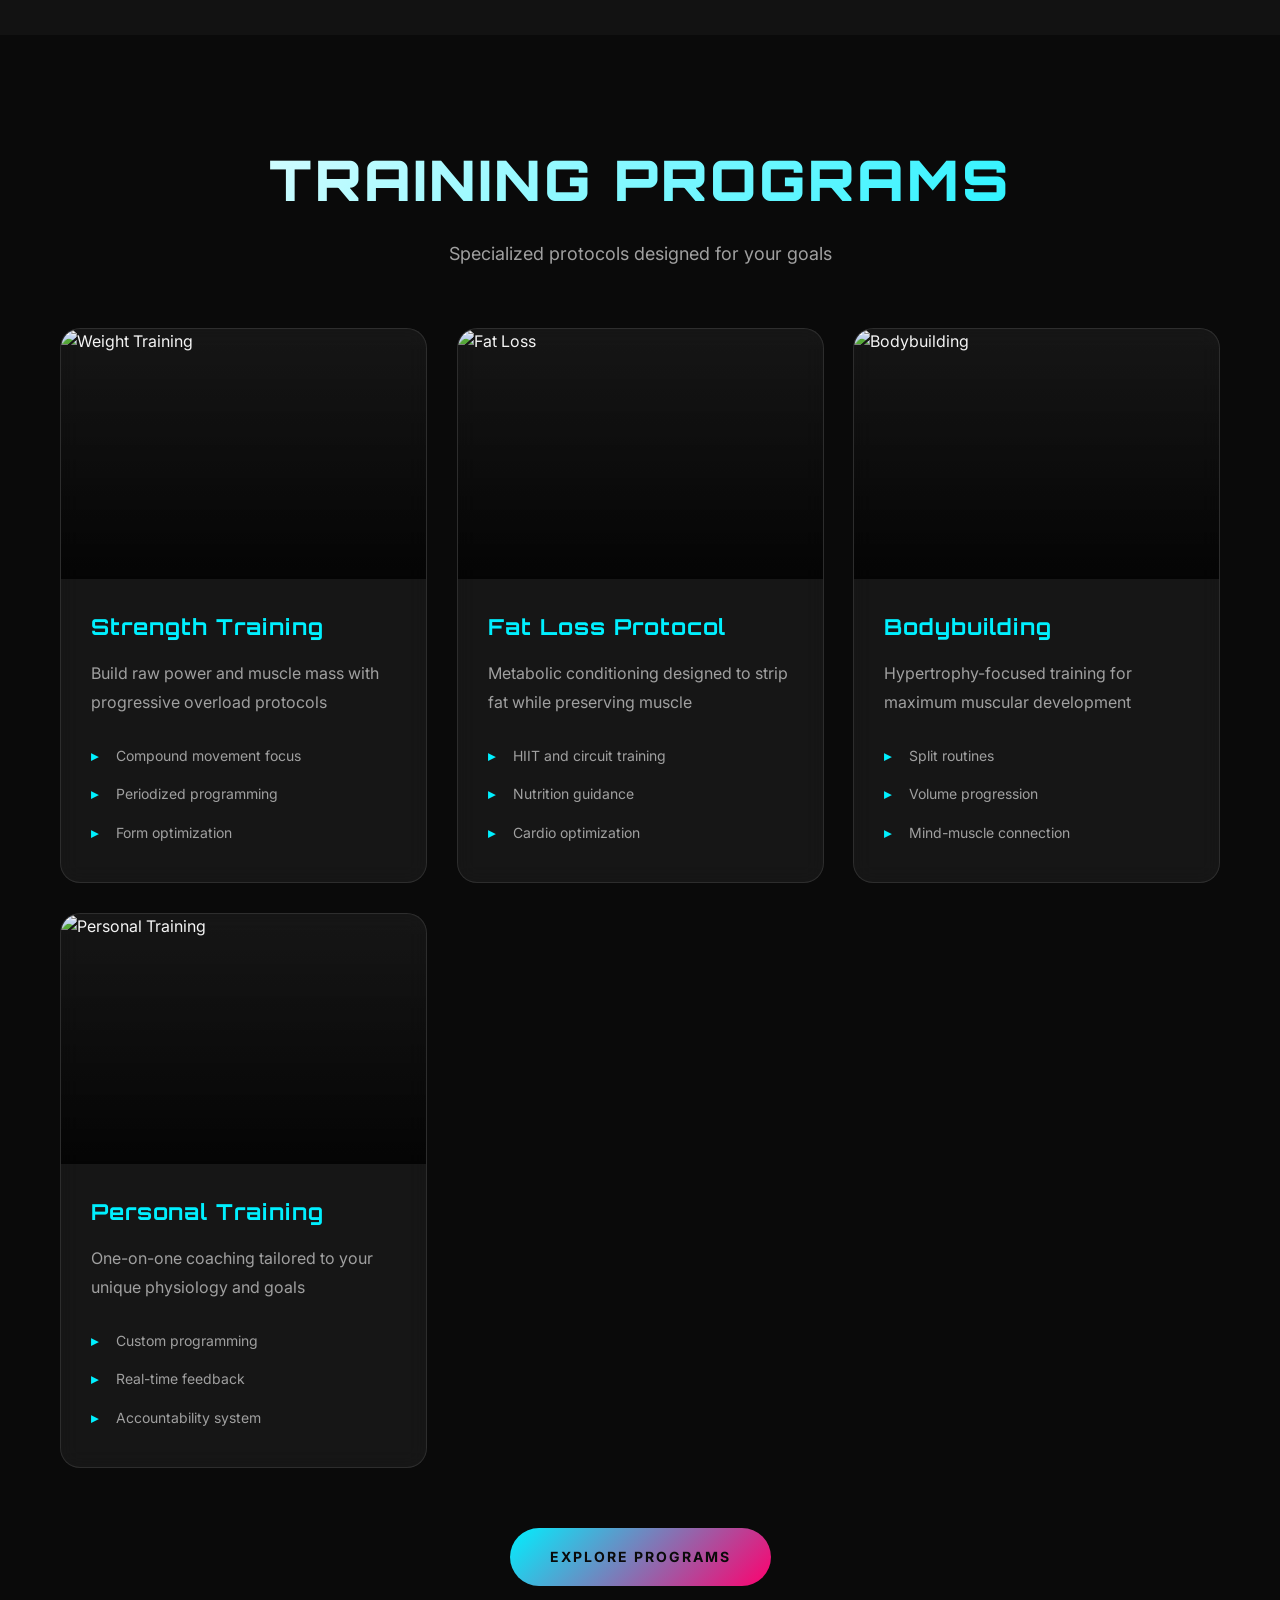
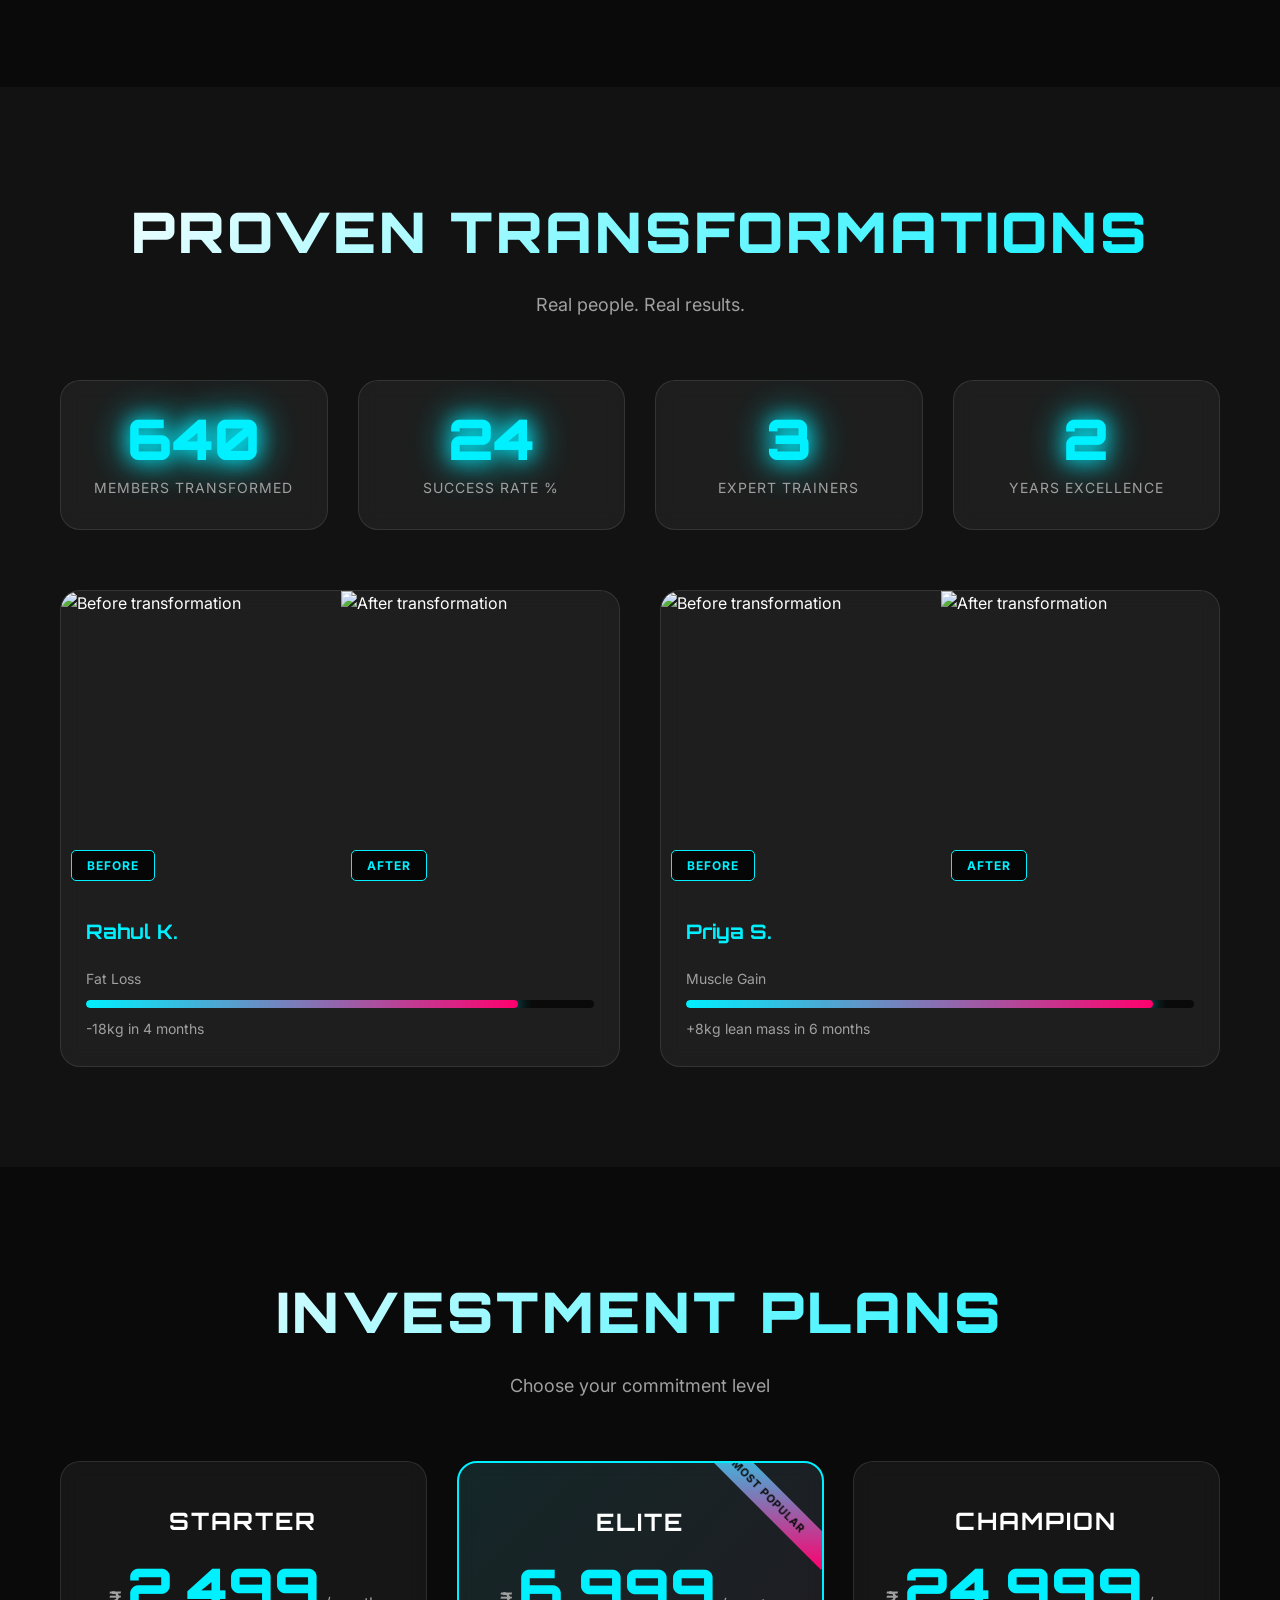
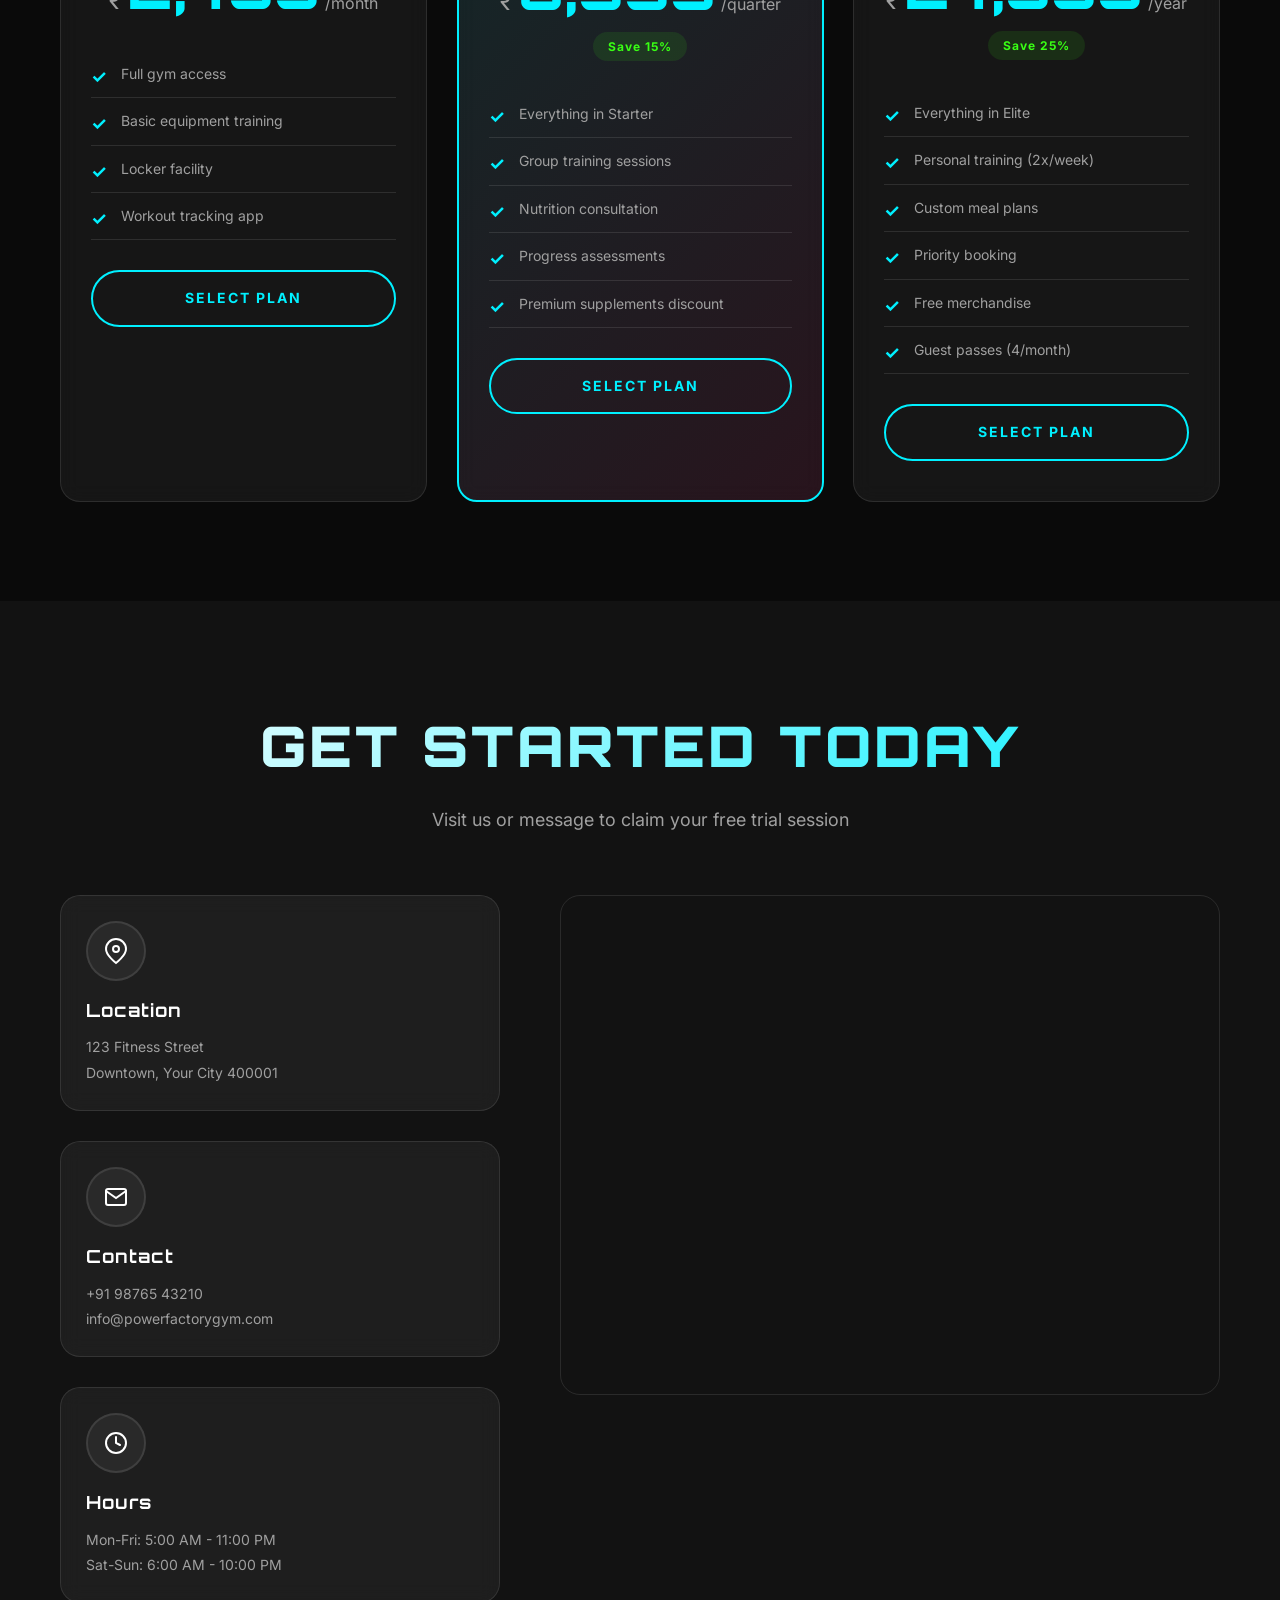
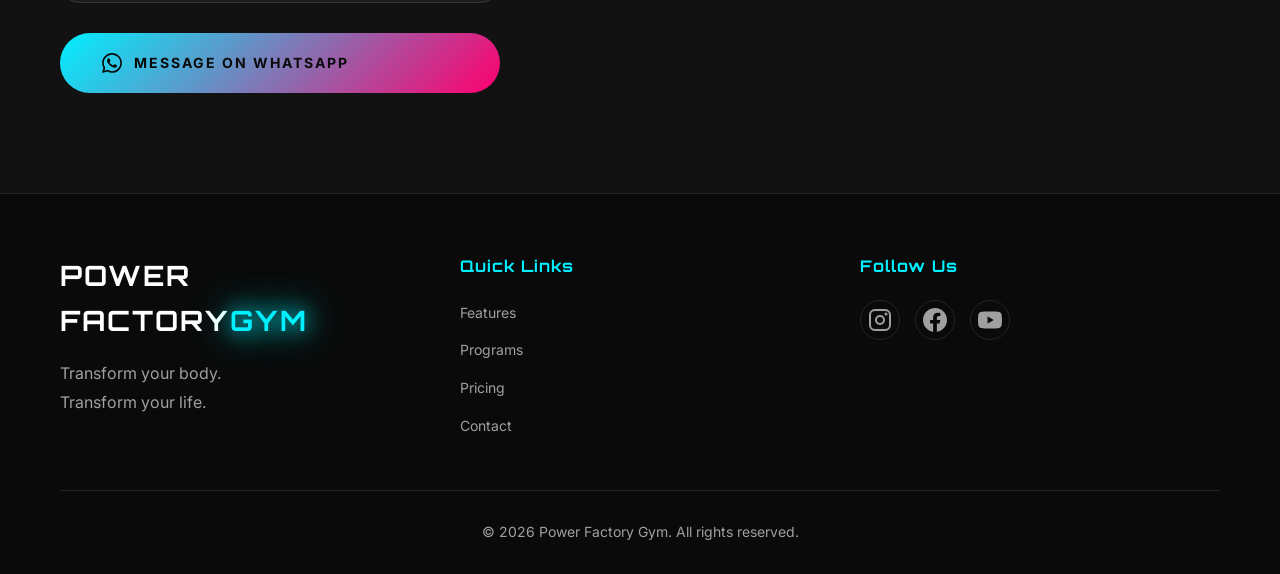
==== commit a34cb057: "Resolve merge conflicts" ====
--- a/index.html
+++ b/index.html
@@ -447,4 +447,4 @@
 
     <script src="script.js"></script>
 </body>
-</html>+</html>
